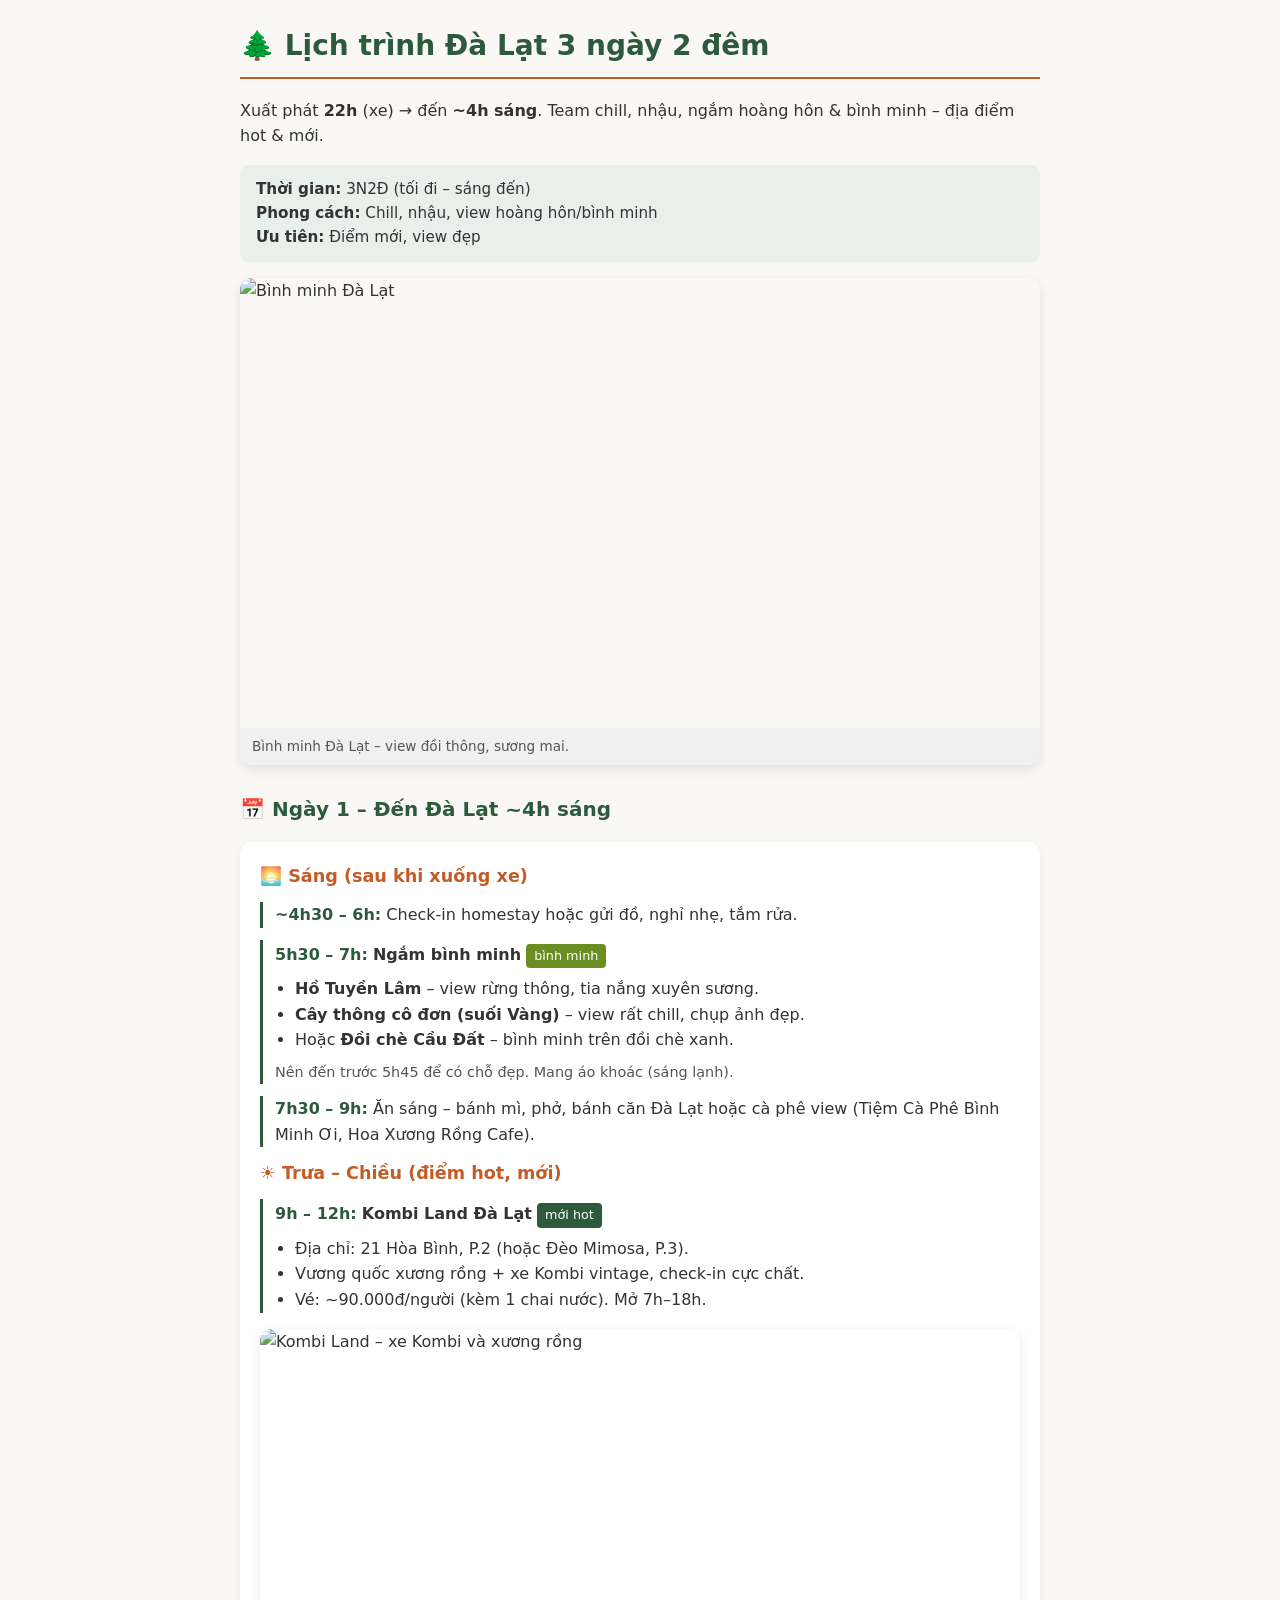
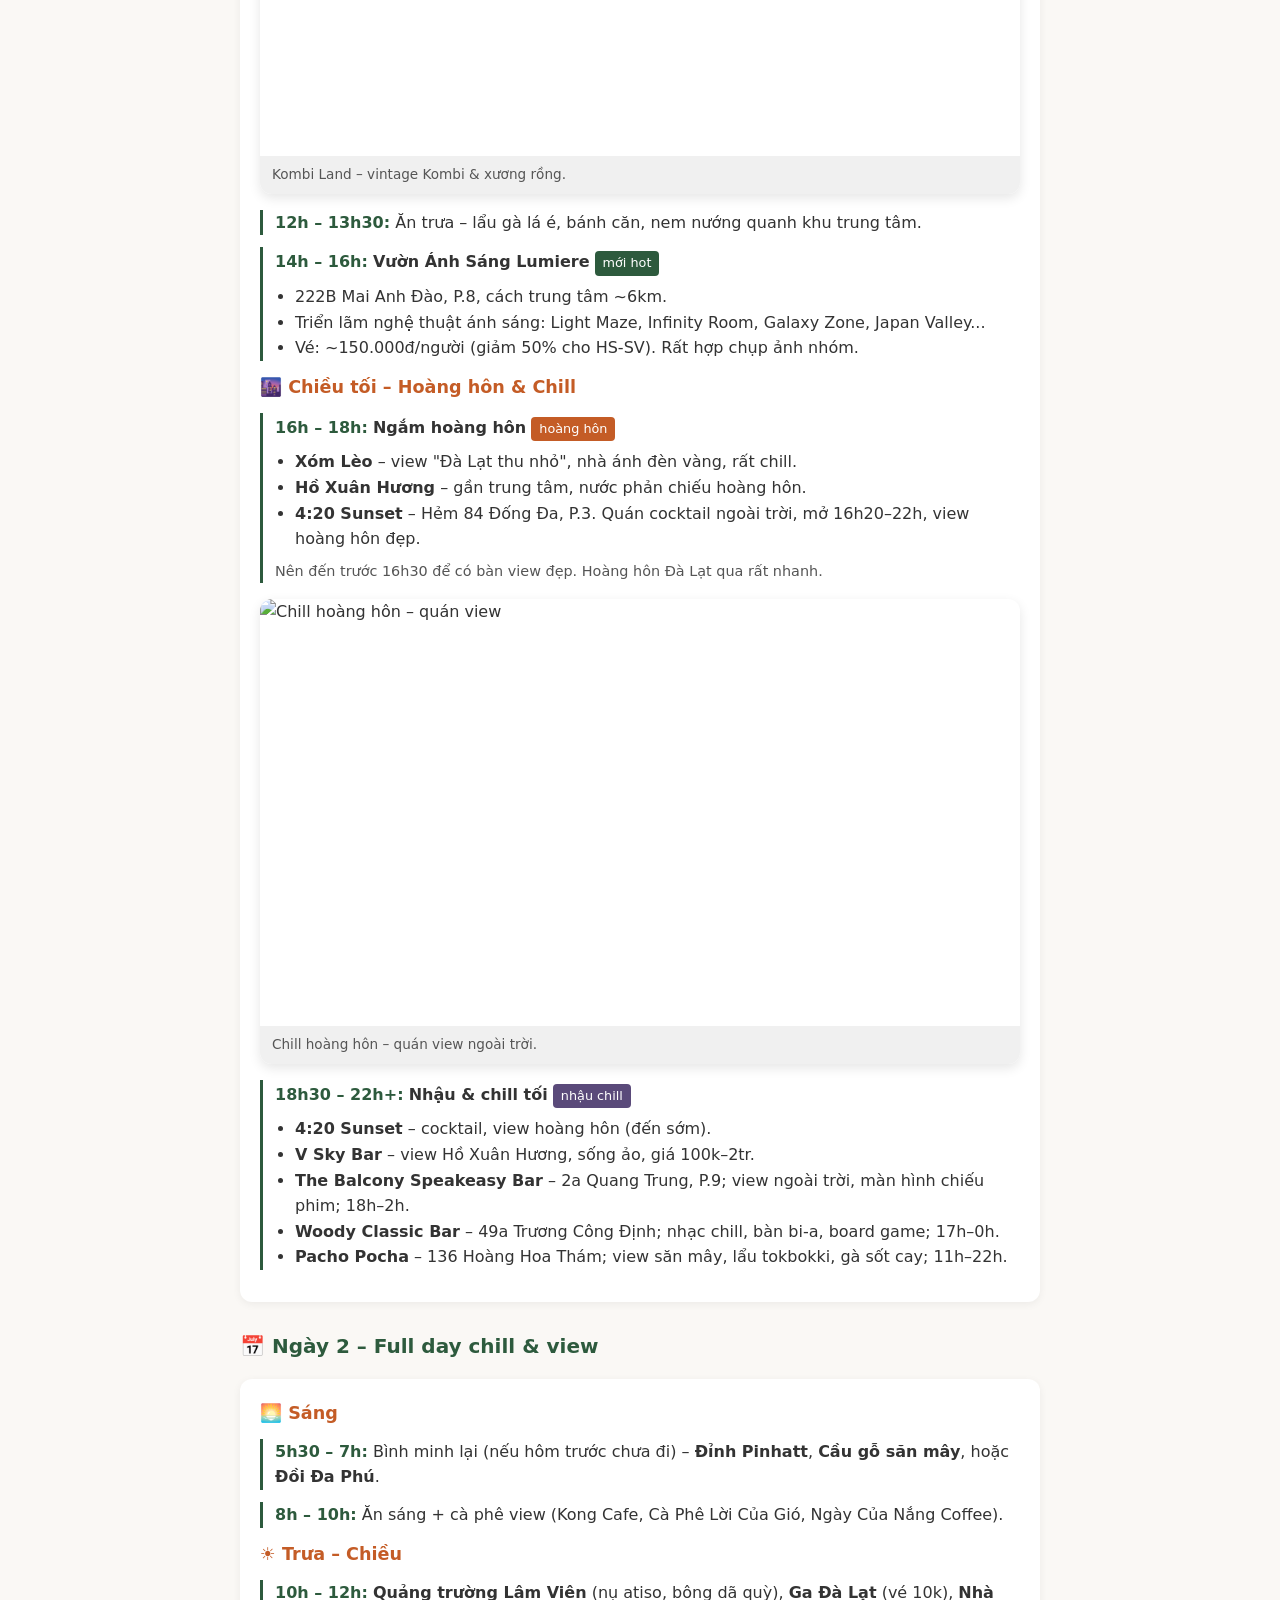
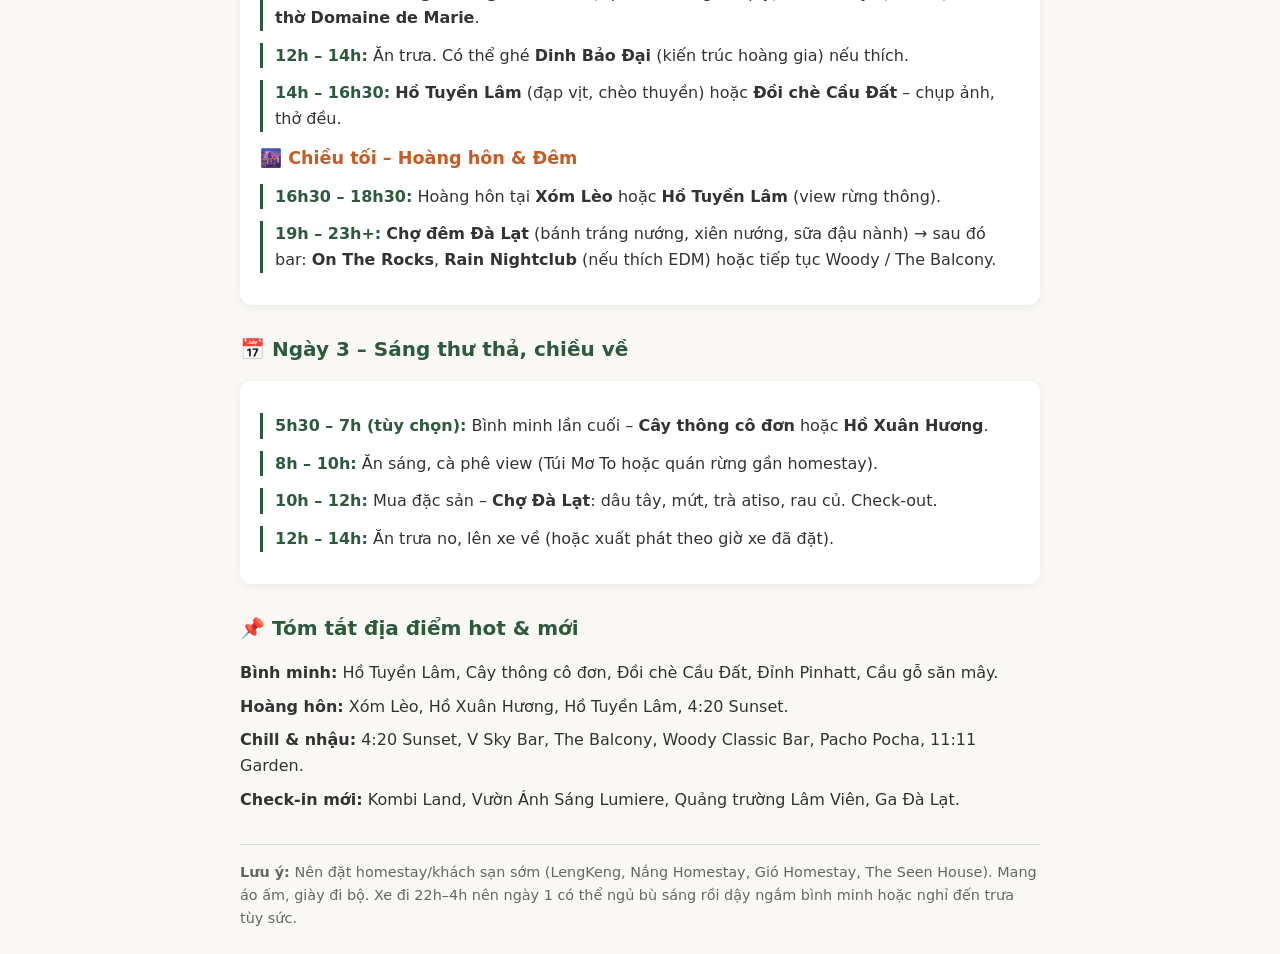
==== index.html @ cb16472a "[add web]" ====
<!DOCTYPE html>
<html lang="vi">
<head>
  <meta charset="UTF-8">
  <meta name="viewport" content="width=device-width, initial-scale=1.0">
  <meta name="description" content="Lịch trình Đà Lạt 3 ngày 2 đêm – Chill, nhậu, hoàng hôn & bình minh. Địa điểm hot, mới.">
  <title>Lịch trình Đà Lạt 3N2Đ | Chill · Hoàng hôn · Bình minh</title>
  <link rel="stylesheet" href="assets/css/style.css">
</head>
<body>
  <div class="container">
    <header class="header">
      <h1>🌲 Lịch trình Đà Lạt 3 ngày 2 đêm</h1>
      <p class="lead">Xuất phát <strong>22h</strong> (xe) → đến <strong>~4h sáng</strong>. Team chill, nhậu, ngắm hoàng hôn & bình minh – địa điểm hot & mới.</p>
    </header>

    <div class="meta">
      <strong>Thời gian:</strong> 3N2Đ (tối đi – sáng đến)<br>
      <strong>Phong cách:</strong> Chill, nhậu, view hoàng hôn/bình minh<br>
      <strong>Ưu tiên:</strong> Điểm mới, view đẹp
    </div>

    <div class="img-wrap">
      <img src="assets/dalat_binh_minh.png" alt="Bình minh Đà Lạt" width="800" height="450" loading="lazy">
      <div class="img-caption">Bình minh Đà Lạt – view đồi thông, sương mai.</div>
    </div>

    <section class="day-block">
      <h2>📅 Ngày 1 – Đến Đà Lạt ~4h sáng</h2>
      <div class="day">
        <div class="day-title">🌅 Sáng (sau khi xuống xe)</div>
        <div class="slot">
          <span class="time">~4h30 – 6h:</span> Check-in homestay hoặc gửi đồ, nghỉ nhẹ, tắm rửa.
        </div>
        <div class="slot">
          <span class="time">5h30 – 7h:</span> <span class="place">Ngắm bình minh</span>
          <span class="tag sunrise">bình minh</span>
          <ul>
            <li><strong>Hồ Tuyền Lâm</strong> – view rừng thông, tia nắng xuyên sương.</li>
            <li><strong>Cây thông cô đơn (suối Vàng)</strong> – view rất chill, chụp ảnh đẹp.</li>
            <li>Hoặc <strong>Đồi chè Cầu Đất</strong> – bình minh trên đồi chè xanh.</li>
          </ul>
          <div class="note">Nên đến trước 5h45 để có chỗ đẹp. Mang áo khoác (sáng lạnh).</div>
        </div>
        <div class="slot">
          <span class="time">7h30 – 9h:</span> Ăn sáng – bánh mì, phở, bánh căn Đà Lạt hoặc cà phê view (Tiệm Cà Phê Bình Minh Ơi, Hoa Xương Rồng Cafe).
        </div>
        <div class="day-title">☀️ Trưa – Chiều (điểm hot, mới)</div>
        <div class="slot">
          <span class="time">9h – 12h:</span> <span class="place">Kombi Land Đà Lạt</span>
          <span class="tag">mới hot</span>
          <ul>
            <li>Địa chỉ: 21 Hòa Bình, P.2 (hoặc Đèo Mimosa, P.3).</li>
            <li>Vương quốc xương rồng + xe Kombi vintage, check-in cực chất.</li>
            <li>Vé: ~90.000đ/người (kèm 1 chai nước). Mở 7h–18h.</li>
          </ul>
        </div>
        <div class="img-wrap">
          <img src="assets/dalat_kombi_cactus.png" alt="Kombi Land – xe Kombi và xương rồng" width="800" height="450" loading="lazy">
          <div class="img-caption">Kombi Land – vintage Kombi & xương rồng.</div>
        </div>
        <div class="slot">
          <span class="time">12h – 13h30:</span> Ăn trưa – lẩu gà lá é, bánh căn, nem nướng quanh khu trung tâm.
        </div>
        <div class="slot">
          <span class="time">14h – 16h:</span> <span class="place">Vườn Ánh Sáng Lumiere</span>
          <span class="tag">mới hot</span>
          <ul>
            <li>222B Mai Anh Đào, P.8, cách trung tâm ~6km.</li>
            <li>Triển lãm nghệ thuật ánh sáng: Light Maze, Infinity Room, Galaxy Zone, Japan Valley...</li>
            <li>Vé: ~150.000đ/người (giảm 50% cho HS-SV). Rất hợp chụp ảnh nhóm.</li>
          </ul>
        </div>
        <div class="day-title">🌆 Chiều tối – Hoàng hôn & Chill</div>
        <div class="slot">
          <span class="time">16h – 18h:</span> <span class="place">Ngắm hoàng hôn</span>
          <span class="tag sunset">hoàng hôn</span>
          <ul>
            <li><strong>Xóm Lèo</strong> – view "Đà Lạt thu nhỏ", nhà ánh đèn vàng, rất chill.</li>
            <li><strong>Hồ Xuân Hương</strong> – gần trung tâm, nước phản chiếu hoàng hôn.</li>
            <li><strong>4:20 Sunset</strong> – Hẻm 84 Đống Đa, P.3. Quán cocktail ngoài trời, mở 16h20–22h, view hoàng hôn đẹp.</li>
          </ul>
          <div class="note">Nên đến trước 16h30 để có bàn view đẹp. Hoàng hôn Đà Lạt qua rất nhanh.</div>
        </div>
        <div class="img-wrap">
          <img src="assets/dalat_hoang_hon_chill.png" alt="Chill hoàng hôn – quán view" width="800" height="450" loading="lazy">
          <div class="img-caption">Chill hoàng hôn – quán view ngoài trời.</div>
        </div>
        <div class="slot">
          <span class="time">18h30 – 22h+:</span> <span class="place">Nhậu & chill tối</span>
          <span class="tag chill">nhậu chill</span>
          <ul>
            <li><strong>4:20 Sunset</strong> – cocktail, view hoàng hôn (đến sớm).</li>
            <li><strong>V Sky Bar</strong> – view Hồ Xuân Hương, sống ảo, giá 100k–2tr.</li>
            <li><strong>The Balcony Speakeasy Bar</strong> – 2a Quang Trung, P.9; view ngoài trời, màn hình chiếu phim; 18h–2h.</li>
            <li><strong>Woody Classic Bar</strong> – 49a Trương Công Định; nhạc chill, bàn bi-a, board game; 17h–0h.</li>
            <li><strong>Pacho Pocha</strong> – 136 Hoàng Hoa Thám; view săn mây, lẩu tokbokki, gà sốt cay; 11h–22h.</li>
          </ul>
        </div>
      </div>
    </section>

    <section class="day-block">
      <h2>📅 Ngày 2 – Full day chill & view</h2>
      <div class="day">
        <div class="day-title">🌅 Sáng</div>
        <div class="slot">
          <span class="time">5h30 – 7h:</span> Bình minh lại (nếu hôm trước chưa đi) – <strong>Đỉnh Pinhatt</strong>, <strong>Cầu gỗ săn mây</strong>, hoặc <strong>Đồi Đa Phú</strong>.
        </div>
        <div class="slot">
          <span class="time">8h – 10h:</span> Ăn sáng + cà phê view (Kong Cafe, Cà Phê Lời Của Gió, Ngày Của Nắng Coffee).
        </div>
        <div class="day-title">☀️ Trưa – Chiều</div>
        <div class="slot">
          <span class="time">10h – 12h:</span> <strong>Quảng trường Lâm Viên</strong> (nụ atiso, bông dã quỳ), <strong>Ga Đà Lạt</strong> (vé 10k), <strong>Nhà thờ Domaine de Marie</strong>.
        </div>
        <div class="slot">
          <span class="time">12h – 14h:</span> Ăn trưa. Có thể ghé <strong>Dinh Bảo Đại</strong> (kiến trúc hoàng gia) nếu thích.
        </div>
        <div class="slot">
          <span class="time">14h – 16h30:</span> <strong>Hồ Tuyền Lâm</strong> (đạp vịt, chèo thuyền) hoặc <strong>Đồi chè Cầu Đất</strong> – chụp ảnh, thở đều.
        </div>
        <div class="day-title">🌆 Chiều tối – Hoàng hôn & Đêm</div>
        <div class="slot">
          <span class="time">16h30 – 18h30:</span> Hoàng hôn tại <strong>Xóm Lèo</strong> hoặc <strong>Hồ Tuyền Lâm</strong> (view rừng thông).
        </div>
        <div class="slot">
          <span class="time">19h – 23h+:</span> <strong>Chợ đêm Đà Lạt</strong> (bánh tráng nướng, xiên nướng, sữa đậu nành) → sau đó bar: <strong>On The Rocks</strong>, <strong>Rain Nightclub</strong> (nếu thích EDM) hoặc tiếp tục Woody / The Balcony.
        </div>
      </div>
    </section>

    <section class="day-block">
      <h2>📅 Ngày 3 – Sáng thư thả, chiều về</h2>
      <div class="day">
        <div class="slot">
          <span class="time">5h30 – 7h (tùy chọn):</span> Bình minh lần cuối – <strong>Cây thông cô đơn</strong> hoặc <strong>Hồ Xuân Hương</strong>.
        </div>
        <div class="slot">
          <span class="time">8h – 10h:</span> Ăn sáng, cà phê view (Túi Mơ To hoặc quán rừng gần homestay).
        </div>
        <div class="slot">
          <span class="time">10h – 12h:</span> Mua đặc sản – <strong>Chợ Đà Lạt</strong>: dâu tây, mứt, trà atiso, rau củ. Check-out.
        </div>
        <div class="slot">
          <span class="time">12h – 14h:</span> Ăn trưa no, lên xe về (hoặc xuất phát theo giờ xe đã đặt).
        </div>
      </div>
    </section>

    <section class="summary">
      <h2>📌 Tóm tắt địa điểm hot & mới</h2>
      <ul>
        <li><strong>Bình minh:</strong> Hồ Tuyền Lâm, Cây thông cô đơn, Đồi chè Cầu Đất, Đỉnh Pinhatt, Cầu gỗ săn mây.</li>
        <li><strong>Hoàng hôn:</strong> Xóm Lèo, Hồ Xuân Hương, Hồ Tuyền Lâm, 4:20 Sunset.</li>
        <li><strong>Chill & nhậu:</strong> 4:20 Sunset, V Sky Bar, The Balcony, Woody Classic Bar, Pacho Pocha, 11:11 Garden.</li>
        <li><strong>Check-in mới:</strong> Kombi Land, Vườn Ánh Sáng Lumiere, Quảng trường Lâm Viên, Ga Đà Lạt.</li>
      </ul>
    </section>

    <footer class="footer">
      <strong>Lưu ý:</strong> Nên đặt homestay/khách sạn sớm (LengKeng, Nắng Homestay, Gió Homestay, The Seen House). Mang áo ấm, giày đi bộ. Xe đi 22h–4h nên ngày 1 có thể ngủ bù sáng rồi dậy ngắm bình minh hoặc nghỉ đến trưa tùy sức.
    </footer>
  </div>
</body>
</html>
---- assets/css/style.css ----
/* Lịch trình Đà Lạt – GitHub Pages */
:root {
  --primary: #2d5a3d;
  --accent: #c45c26;
  --bg: #faf8f5;
  --card: #fff;
  --text: #333;
}

* {
  box-sizing: border-box;
}

body {
  font-family: 'Segoe UI', system-ui, -apple-system, sans-serif;
  background: var(--bg);
  color: var(--text);
  margin: 0;
  padding: 24px;
  line-height: 1.6;
}

.container {
  max-width: 800px;
  margin: 0 auto;
}

.header {
  margin-bottom: 8px;
}

.header h1 {
  color: var(--primary);
  font-size: 1.75rem;
  margin-top: 0;
  border-bottom: 2px solid var(--accent);
  padding-bottom: 8px;
}

.lead {
  margin: 0 0 16px;
  font-size: 1rem;
}

.meta {
  background: #e8f0ec;
  padding: 12px 16px;
  border-radius: 8px;
  margin: 16px 0;
  font-size: 0.95rem;
}

h2 {
  color: var(--primary);
  font-size: 1.25rem;
  margin-top: 28px;
}

.day-block {
  margin-bottom: 8px;
}

.day {
  background: var(--card);
  border-radius: 12px;
  padding: 20px;
  margin-bottom: 24px;
  box-shadow: 0 2px 8px rgba(0, 0, 0, 0.06);
}

.day-title {
  font-weight: 700;
  color: var(--accent);
  margin-bottom: 12px;
  font-size: 1.1rem;
}

.slot {
  margin: 12px 0;
  padding-left: 12px;
  border-left: 3px solid var(--primary);
}

.time {
  font-weight: 600;
  color: var(--primary);
}

.place {
  font-weight: 600;
}

.note {
  font-size: 0.9rem;
  color: #555;
  margin-top: 4px;
}

.img-wrap {
  margin: 16px 0;
  border-radius: 12px;
  overflow: hidden;
  box-shadow: 0 4px 12px rgba(0, 0, 0, 0.1);
}

.img-wrap img {
  width: 100%;
  height: auto;
  display: block;
}

.img-caption {
  padding: 8px 12px;
  background: #f0f0f0;
  font-size: 0.85rem;
  color: #555;
}

ul {
  margin: 8px 0;
  padding-left: 20px;
}

.tag {
  display: inline-block;
  background: var(--primary);
  color: #fff;
  padding: 2px 8px;
  border-radius: 4px;
  font-size: 0.8rem;
  margin-right: 6px;
  margin-top: 4px;
}

.tag.sunset {
  background: #c45c26;
}

.tag.sunrise {
  background: #6b8e23;
}

.tag.chill {
  background: #5a4a7a;
}

.summary {
  margin-top: 8px;
}

.summary ul {
  list-style: none;
  padding-left: 0;
}

.summary li {
  margin-bottom: 8px;
  padding-left: 0;
}

.footer {
  margin-top: 32px;
  padding-top: 16px;
  border-top: 1px solid #ddd;
  font-size: 0.9rem;
  color: #666;
}

@media (max-width: 600px) {
  body {
    padding: 16px;
  }
  .header h1 {
    font-size: 1.4rem;
  }
  .day {
    padding: 16px;
  }
}
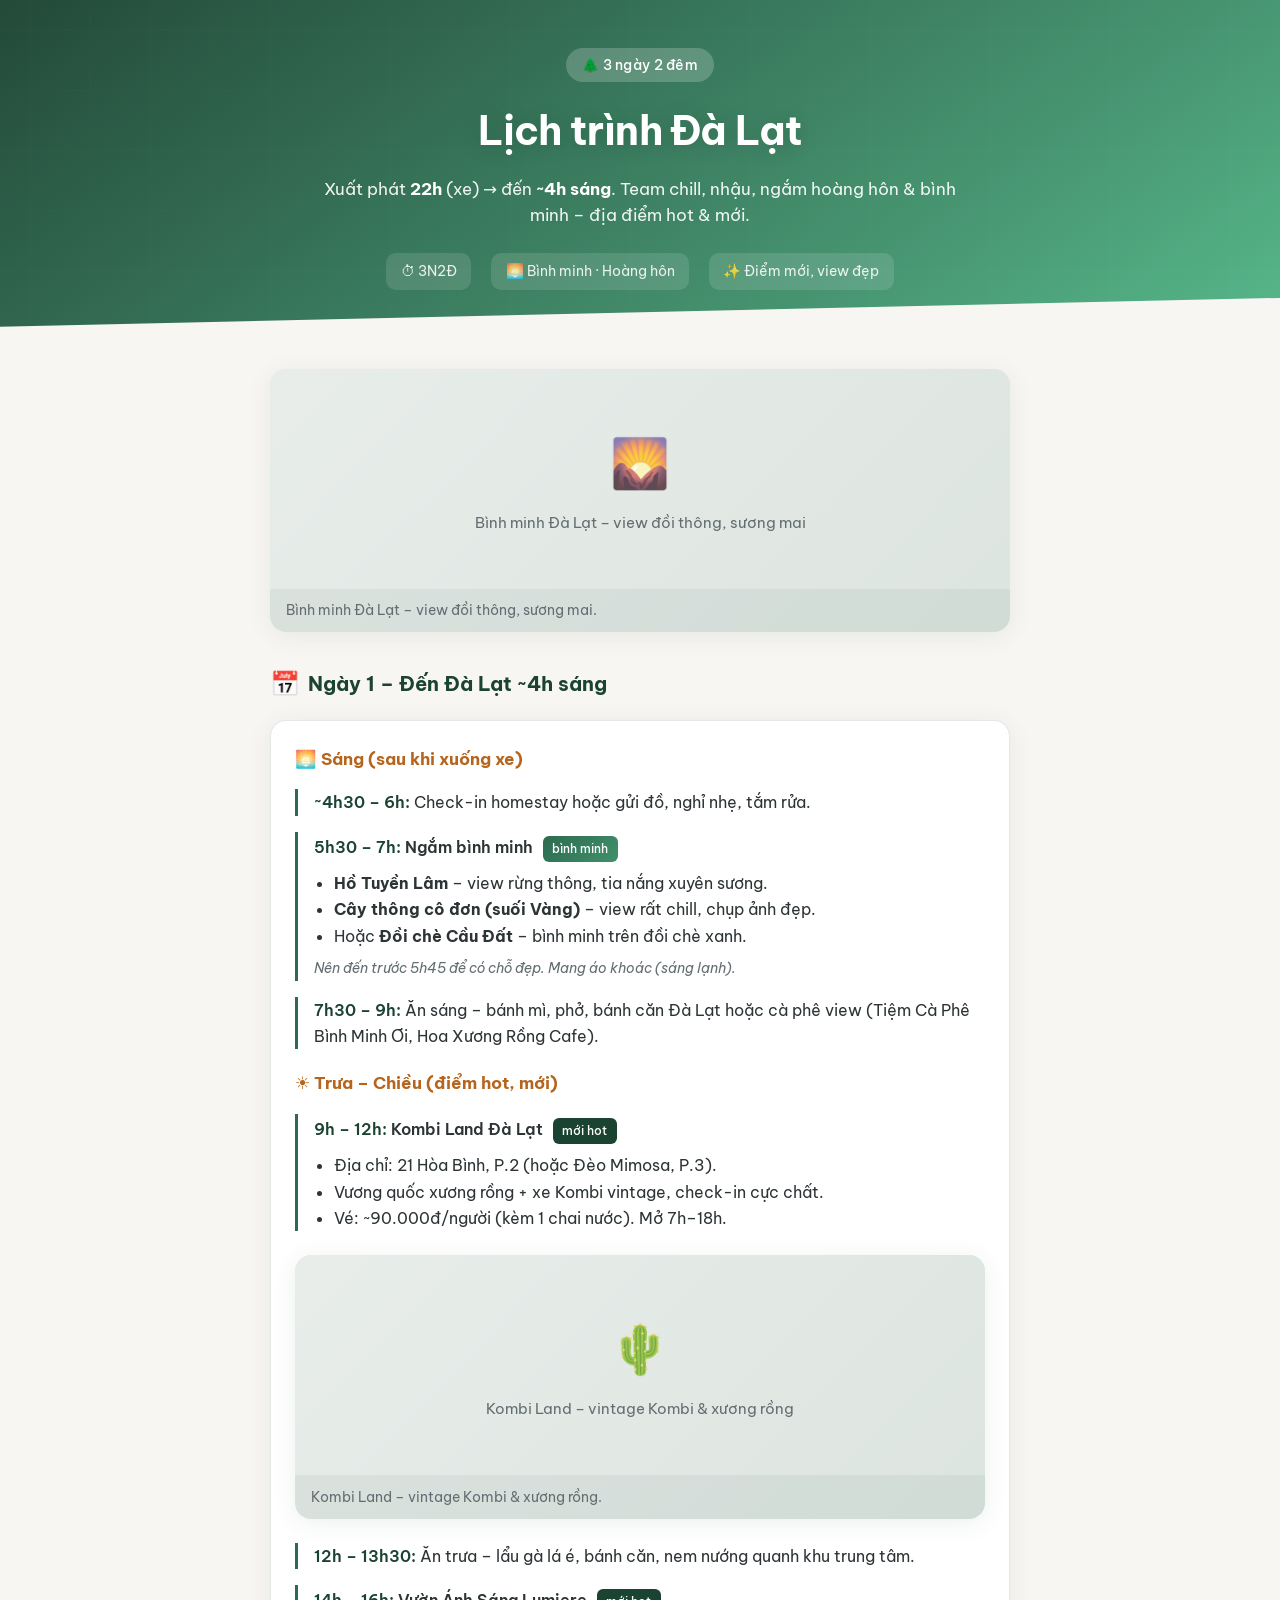
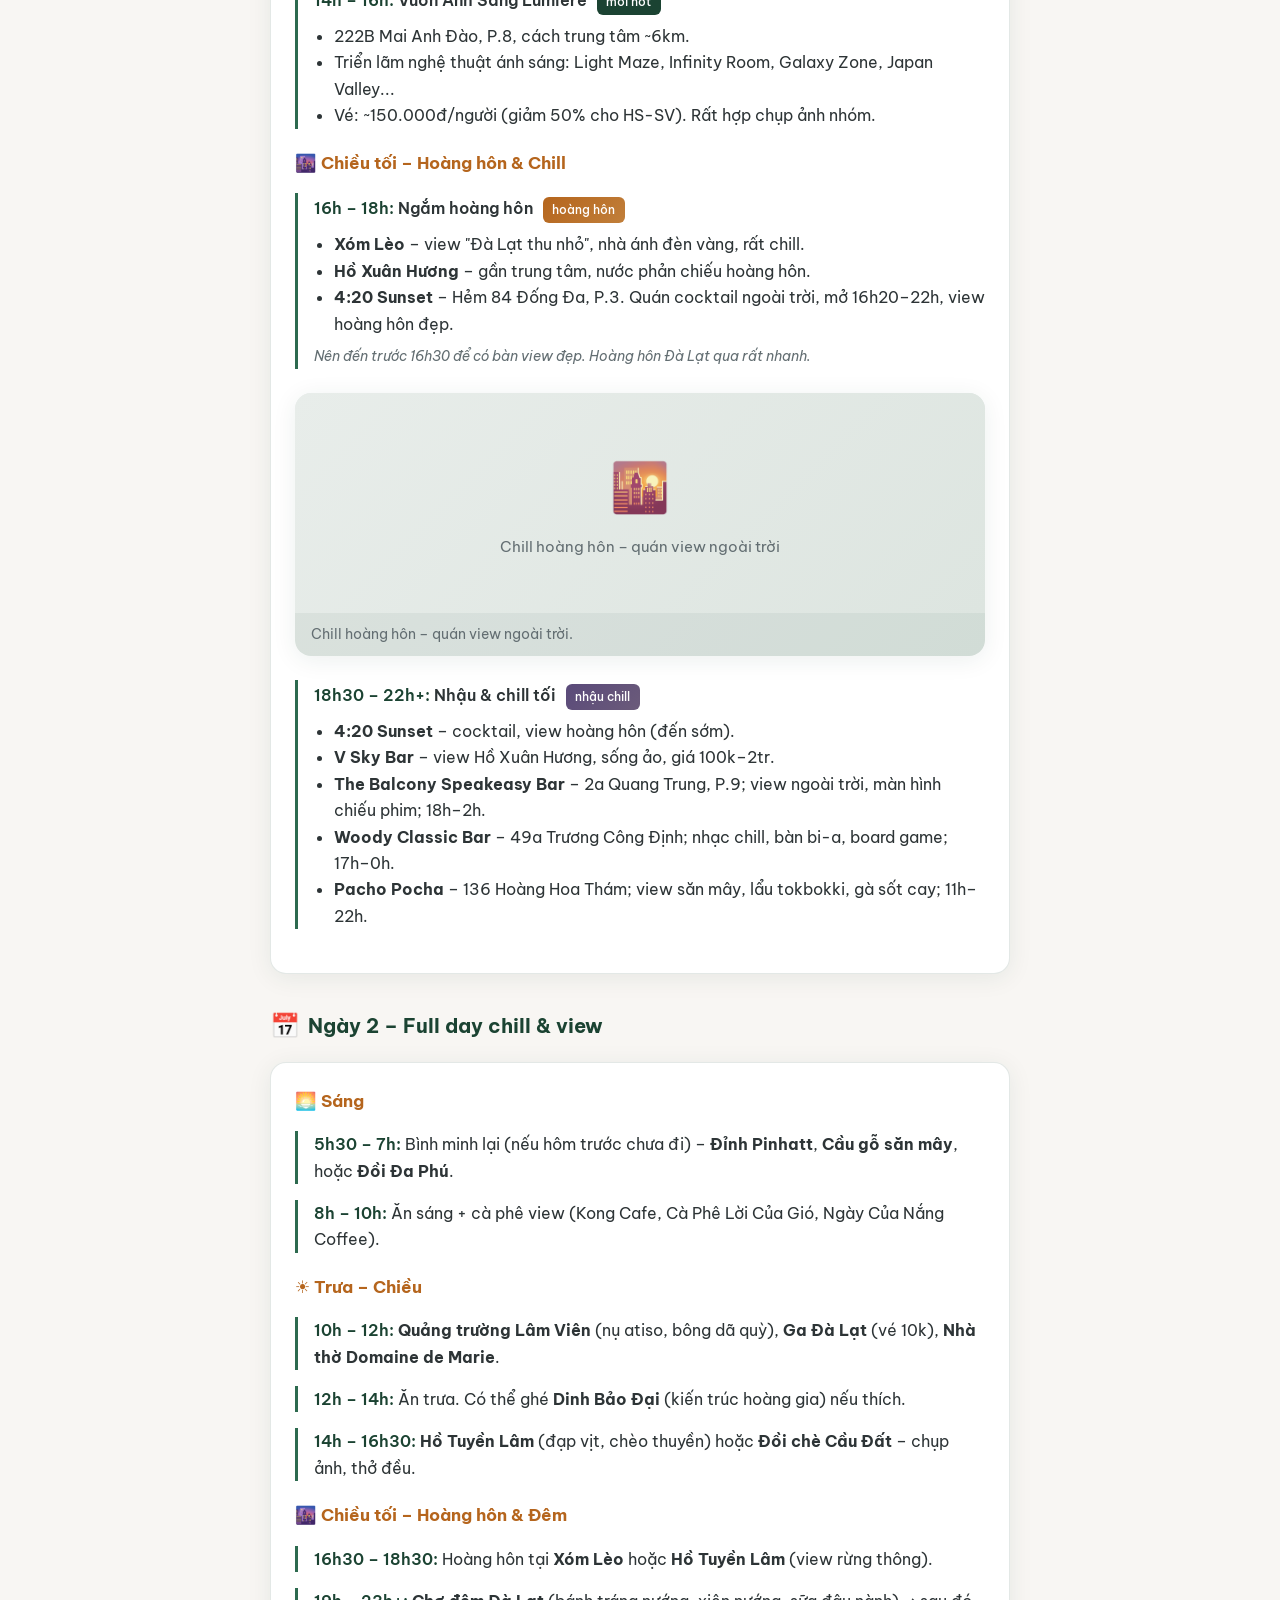
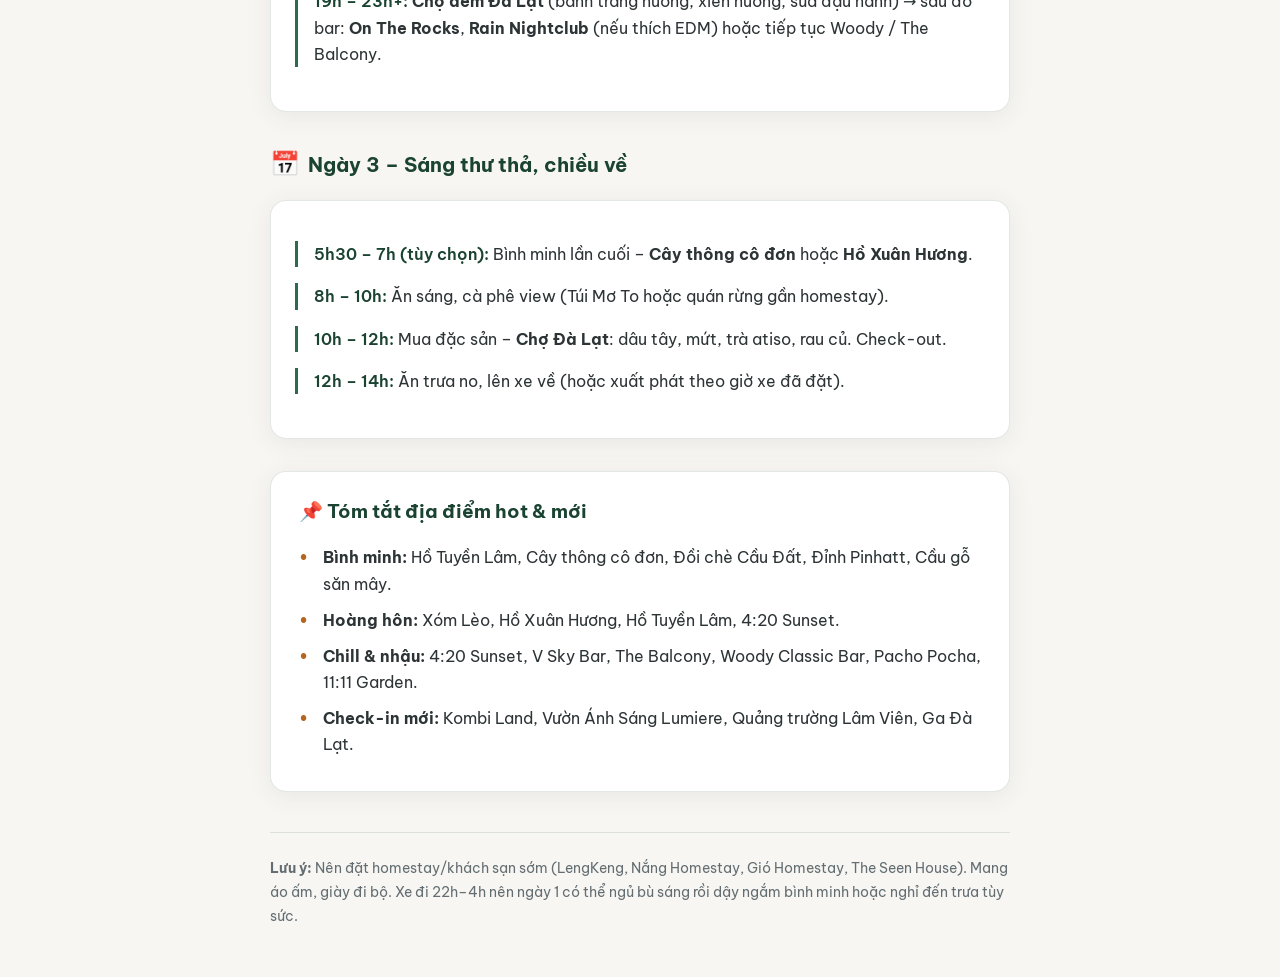
==== commit 7d34fa9e: "[update]" ====
--- a/index.html
+++ b/index.html
@@ -5,162 +5,174 @@
   <meta name="viewport" content="width=device-width, initial-scale=1.0">
   <meta name="description" content="Lịch trình Đà Lạt 3 ngày 2 đêm – Chill, nhậu, hoàng hôn & bình minh. Địa điểm hot, mới.">
   <title>Lịch trình Đà Lạt 3N2Đ | Chill · Hoàng hôn · Bình minh</title>
+  <link rel="preconnect" href="https://fonts.googleapis.com">
+  <link rel="preconnect" href="https://fonts.gstatic.com" crossorigin>
+  <link href="https://fonts.googleapis.com/css2?family=Be+Vietnam+Pro:wght@400;500;600;700&display=swap" rel="stylesheet">
   <link rel="stylesheet" href="assets/css/style.css">
 </head>
 <body>
-  <div class="container">
-    <header class="header">
-      <h1>🌲 Lịch trình Đà Lạt 3 ngày 2 đêm</h1>
-      <p class="lead">Xuất phát <strong>22h</strong> (xe) → đến <strong>~4h sáng</strong>. Team chill, nhậu, ngắm hoàng hôn & bình minh – địa điểm hot & mới.</p>
-    </header>
+  <header class="site-header">
+    <div class="header-bg"></div>
+    <div class="header-content">
+      <div class="header-badge">🌲 3 ngày 2 đêm</div>
+      <h1 class="header-title">Lịch trình Đà Lạt</h1>
+      <p class="header-lead">Xuất phát <strong>22h</strong> (xe) → đến <strong>~4h sáng</strong>. Team chill, nhậu, ngắm hoàng hôn & bình minh – địa điểm hot & mới.</p>
+      <div class="header-meta">
+        <span class="meta-item">⏱ 3N2Đ</span>
+        <span class="meta-item">🌅 Bình minh · Hoàng hôn</span>
+        <span class="meta-item">✨ Điểm mới, view đẹp</span>
+      </div>
+    </div>
+    <div class="header-wave"></div>
+  </header>
 
-    <div class="meta">
-      <strong>Thời gian:</strong> 3N2Đ (tối đi – sáng đến)<br>
-      <strong>Phong cách:</strong> Chill, nhậu, view hoàng hôn/bình minh<br>
-      <strong>Ưu tiên:</strong> Điểm mới, view đẹp
+  <main class="main">
+    <div class="container">
+      <div class="img-wrap">
+        <img src="assets/dalat_binh_minh.png" alt="Bình minh Đà Lạt" width="800" height="450" loading="lazy" onerror="this.style.display='none'; this.nextElementSibling?.classList.add('show')">
+        <div class="img-placeholder" aria-hidden="true"><span class="img-placeholder-icon">🌄</span><span>Bình minh Đà Lạt – view đồi thông, sương mai</span></div>
+        <div class="img-caption">Bình minh Đà Lạt – view đồi thông, sương mai.</div>
+      </div>
+
+      <section class="day-block">
+        <h2 class="day-block-title"><span class="day-block-icon">📅</span> Ngày 1 – Đến Đà Lạt ~4h sáng</h2>
+        <div class="day-card">
+          <div class="day-title">🌅 Sáng (sau khi xuống xe)</div>
+          <div class="slot">
+            <span class="time">~4h30 – 6h:</span> Check-in homestay hoặc gửi đồ, nghỉ nhẹ, tắm rửa.
+          </div>
+          <div class="slot">
+            <span class="time">5h30 – 7h:</span> <span class="place">Ngắm bình minh</span>
+            <span class="tag sunrise">bình minh</span>
+            <ul>
+              <li><strong>Hồ Tuyền Lâm</strong> – view rừng thông, tia nắng xuyên sương.</li>
+              <li><strong>Cây thông cô đơn (suối Vàng)</strong> – view rất chill, chụp ảnh đẹp.</li>
+              <li>Hoặc <strong>Đồi chè Cầu Đất</strong> – bình minh trên đồi chè xanh.</li>
+            </ul>
+            <div class="note">Nên đến trước 5h45 để có chỗ đẹp. Mang áo khoác (sáng lạnh).</div>
+          </div>
+          <div class="slot">
+            <span class="time">7h30 – 9h:</span> Ăn sáng – bánh mì, phở, bánh căn Đà Lạt hoặc cà phê view (Tiệm Cà Phê Bình Minh Ơi, Hoa Xương Rồng Cafe).
+          </div>
+          <div class="day-title">☀️ Trưa – Chiều (điểm hot, mới)</div>
+          <div class="slot">
+            <span class="time">9h – 12h:</span> <span class="place">Kombi Land Đà Lạt</span>
+            <span class="tag">mới hot</span>
+            <ul>
+              <li>Địa chỉ: 21 Hòa Bình, P.2 (hoặc Đèo Mimosa, P.3).</li>
+              <li>Vương quốc xương rồng + xe Kombi vintage, check-in cực chất.</li>
+              <li>Vé: ~90.000đ/người (kèm 1 chai nước). Mở 7h–18h.</li>
+            </ul>
+          </div>
+          <div class="img-wrap">
+            <img src="assets/dalat_kombi_cactus.png" alt="Kombi Land – xe Kombi và xương rồng" width="800" height="450" loading="lazy" onerror="this.style.display='none'; this.nextElementSibling?.classList.add('show')">
+            <div class="img-placeholder" aria-hidden="true"><span class="img-placeholder-icon">🌵</span><span>Kombi Land – vintage Kombi & xương rồng</span></div>
+            <div class="img-caption">Kombi Land – vintage Kombi & xương rồng.</div>
+          </div>
+          <div class="slot">
+            <span class="time">12h – 13h30:</span> Ăn trưa – lẩu gà lá é, bánh căn, nem nướng quanh khu trung tâm.
+          </div>
+          <div class="slot">
+            <span class="time">14h – 16h:</span> <span class="place">Vườn Ánh Sáng Lumiere</span>
+            <span class="tag">mới hot</span>
+            <ul>
+              <li>222B Mai Anh Đào, P.8, cách trung tâm ~6km.</li>
+              <li>Triển lãm nghệ thuật ánh sáng: Light Maze, Infinity Room, Galaxy Zone, Japan Valley...</li>
+              <li>Vé: ~150.000đ/người (giảm 50% cho HS-SV). Rất hợp chụp ảnh nhóm.</li>
+            </ul>
+          </div>
+          <div class="day-title">🌆 Chiều tối – Hoàng hôn & Chill</div>
+          <div class="slot">
+            <span class="time">16h – 18h:</span> <span class="place">Ngắm hoàng hôn</span>
+            <span class="tag sunset">hoàng hôn</span>
+            <ul>
+              <li><strong>Xóm Lèo</strong> – view "Đà Lạt thu nhỏ", nhà ánh đèn vàng, rất chill.</li>
+              <li><strong>Hồ Xuân Hương</strong> – gần trung tâm, nước phản chiếu hoàng hôn.</li>
+              <li><strong>4:20 Sunset</strong> – Hẻm 84 Đống Đa, P.3. Quán cocktail ngoài trời, mở 16h20–22h, view hoàng hôn đẹp.</li>
+            </ul>
+            <div class="note">Nên đến trước 16h30 để có bàn view đẹp. Hoàng hôn Đà Lạt qua rất nhanh.</div>
+          </div>
+          <div class="img-wrap">
+            <img src="assets/dalat_hoang_hon_chill.png" alt="Chill hoàng hôn – quán view" width="800" height="450" loading="lazy" onerror="this.style.display='none'; this.nextElementSibling?.classList.add('show')">
+            <div class="img-placeholder" aria-hidden="true"><span class="img-placeholder-icon">🌇</span><span>Chill hoàng hôn – quán view ngoài trời</span></div>
+            <div class="img-caption">Chill hoàng hôn – quán view ngoài trời.</div>
+          </div>
+          <div class="slot">
+            <span class="time">18h30 – 22h+:</span> <span class="place">Nhậu & chill tối</span>
+            <span class="tag chill">nhậu chill</span>
+            <ul>
+              <li><strong>4:20 Sunset</strong> – cocktail, view hoàng hôn (đến sớm).</li>
+              <li><strong>V Sky Bar</strong> – view Hồ Xuân Hương, sống ảo, giá 100k–2tr.</li>
+              <li><strong>The Balcony Speakeasy Bar</strong> – 2a Quang Trung, P.9; view ngoài trời, màn hình chiếu phim; 18h–2h.</li>
+              <li><strong>Woody Classic Bar</strong> – 49a Trương Công Định; nhạc chill, bàn bi-a, board game; 17h–0h.</li>
+              <li><strong>Pacho Pocha</strong> – 136 Hoàng Hoa Thám; view săn mây, lẩu tokbokki, gà sốt cay; 11h–22h.</li>
+            </ul>
+          </div>
+        </div>
+      </section>
+
+      <section class="day-block">
+        <h2 class="day-block-title"><span class="day-block-icon">📅</span> Ngày 2 – Full day chill & view</h2>
+        <div class="day-card">
+          <div class="day-title">🌅 Sáng</div>
+          <div class="slot">
+            <span class="time">5h30 – 7h:</span> Bình minh lại (nếu hôm trước chưa đi) – <strong>Đỉnh Pinhatt</strong>, <strong>Cầu gỗ săn mây</strong>, hoặc <strong>Đồi Đa Phú</strong>.
+          </div>
+          <div class="slot">
+            <span class="time">8h – 10h:</span> Ăn sáng + cà phê view (Kong Cafe, Cà Phê Lời Của Gió, Ngày Của Nắng Coffee).
+          </div>
+          <div class="day-title">☀️ Trưa – Chiều</div>
+          <div class="slot">
+            <span class="time">10h – 12h:</span> <strong>Quảng trường Lâm Viên</strong> (nụ atiso, bông dã quỳ), <strong>Ga Đà Lạt</strong> (vé 10k), <strong>Nhà thờ Domaine de Marie</strong>.
+          </div>
+          <div class="slot">
+            <span class="time">12h – 14h:</span> Ăn trưa. Có thể ghé <strong>Dinh Bảo Đại</strong> (kiến trúc hoàng gia) nếu thích.
+          </div>
+          <div class="slot">
+            <span class="time">14h – 16h30:</span> <strong>Hồ Tuyền Lâm</strong> (đạp vịt, chèo thuyền) hoặc <strong>Đồi chè Cầu Đất</strong> – chụp ảnh, thở đều.
+          </div>
+          <div class="day-title">🌆 Chiều tối – Hoàng hôn & Đêm</div>
+          <div class="slot">
+            <span class="time">16h30 – 18h30:</span> Hoàng hôn tại <strong>Xóm Lèo</strong> hoặc <strong>Hồ Tuyền Lâm</strong> (view rừng thông).
+          </div>
+          <div class="slot">
+            <span class="time">19h – 23h+:</span> <strong>Chợ đêm Đà Lạt</strong> (bánh tráng nướng, xiên nướng, sữa đậu nành) → sau đó bar: <strong>On The Rocks</strong>, <strong>Rain Nightclub</strong> (nếu thích EDM) hoặc tiếp tục Woody / The Balcony.
+          </div>
+        </div>
+      </section>
+
+      <section class="day-block">
+        <h2 class="day-block-title"><span class="day-block-icon">📅</span> Ngày 3 – Sáng thư thả, chiều về</h2>
+        <div class="day-card">
+          <div class="slot">
+            <span class="time">5h30 – 7h (tùy chọn):</span> Bình minh lần cuối – <strong>Cây thông cô đơn</strong> hoặc <strong>Hồ Xuân Hương</strong>.
+          </div>
+          <div class="slot">
+            <span class="time">8h – 10h:</span> Ăn sáng, cà phê view (Túi Mơ To hoặc quán rừng gần homestay).
+          </div>
+          <div class="slot">
+            <span class="time">10h – 12h:</span> Mua đặc sản – <strong>Chợ Đà Lạt</strong>: dâu tây, mứt, trà atiso, rau củ. Check-out.
+          </div>
+          <div class="slot">
+            <span class="time">12h – 14h:</span> Ăn trưa no, lên xe về (hoặc xuất phát theo giờ xe đã đặt).
+          </div>
+        </div>
+      </section>
+
+      <section class="summary-card">
+        <h2 class="summary-title">📌 Tóm tắt địa điểm hot & mới</h2>
+        <ul class="summary-list">
+          <li><strong>Bình minh:</strong> Hồ Tuyền Lâm, Cây thông cô đơn, Đồi chè Cầu Đất, Đỉnh Pinhatt, Cầu gỗ săn mây.</li>
+          <li><strong>Hoàng hôn:</strong> Xóm Lèo, Hồ Xuân Hương, Hồ Tuyền Lâm, 4:20 Sunset.</li>
+          <li><strong>Chill & nhậu:</strong> 4:20 Sunset, V Sky Bar, The Balcony, Woody Classic Bar, Pacho Pocha, 11:11 Garden.</li>
+          <li><strong>Check-in mới:</strong> Kombi Land, Vườn Ánh Sáng Lumiere, Quảng trường Lâm Viên, Ga Đà Lạt.</li>
+        </ul>
+      </section>
+
+      <footer class="footer">
+        <strong>Lưu ý:</strong> Nên đặt homestay/khách sạn sớm (LengKeng, Nắng Homestay, Gió Homestay, The Seen House). Mang áo ấm, giày đi bộ. Xe đi 22h–4h nên ngày 1 có thể ngủ bù sáng rồi dậy ngắm bình minh hoặc nghỉ đến trưa tùy sức.
+      </footer>
     </div>
-
-    <div class="img-wrap">
-      <img src="assets/dalat_binh_minh.png" alt="Bình minh Đà Lạt" width="800" height="450" loading="lazy">
-      <div class="img-caption">Bình minh Đà Lạt – view đồi thông, sương mai.</div>
-    </div>
-
-    <section class="day-block">
-      <h2>📅 Ngày 1 – Đến Đà Lạt ~4h sáng</h2>
-      <div class="day">
-        <div class="day-title">🌅 Sáng (sau khi xuống xe)</div>
-        <div class="slot">
-          <span class="time">~4h30 – 6h:</span> Check-in homestay hoặc gửi đồ, nghỉ nhẹ, tắm rửa.
-        </div>
-        <div class="slot">
-          <span class="time">5h30 – 7h:</span> <span class="place">Ngắm bình minh</span>
-          <span class="tag sunrise">bình minh</span>
-          <ul>
-            <li><strong>Hồ Tuyền Lâm</strong> – view rừng thông, tia nắng xuyên sương.</li>
-            <li><strong>Cây thông cô đơn (suối Vàng)</strong> – view rất chill, chụp ảnh đẹp.</li>
-            <li>Hoặc <strong>Đồi chè Cầu Đất</strong> – bình minh trên đồi chè xanh.</li>
-          </ul>
-          <div class="note">Nên đến trước 5h45 để có chỗ đẹp. Mang áo khoác (sáng lạnh).</div>
-        </div>
-        <div class="slot">
-          <span class="time">7h30 – 9h:</span> Ăn sáng – bánh mì, phở, bánh căn Đà Lạt hoặc cà phê view (Tiệm Cà Phê Bình Minh Ơi, Hoa Xương Rồng Cafe).
-        </div>
-        <div class="day-title">☀️ Trưa – Chiều (điểm hot, mới)</div>
-        <div class="slot">
-          <span class="time">9h – 12h:</span> <span class="place">Kombi Land Đà Lạt</span>
-          <span class="tag">mới hot</span>
-          <ul>
-            <li>Địa chỉ: 21 Hòa Bình, P.2 (hoặc Đèo Mimosa, P.3).</li>
-            <li>Vương quốc xương rồng + xe Kombi vintage, check-in cực chất.</li>
-            <li>Vé: ~90.000đ/người (kèm 1 chai nước). Mở 7h–18h.</li>
-          </ul>
-        </div>
-        <div class="img-wrap">
-          <img src="assets/dalat_kombi_cactus.png" alt="Kombi Land – xe Kombi và xương rồng" width="800" height="450" loading="lazy">
-          <div class="img-caption">Kombi Land – vintage Kombi & xương rồng.</div>
-        </div>
-        <div class="slot">
-          <span class="time">12h – 13h30:</span> Ăn trưa – lẩu gà lá é, bánh căn, nem nướng quanh khu trung tâm.
-        </div>
-        <div class="slot">
-          <span class="time">14h – 16h:</span> <span class="place">Vườn Ánh Sáng Lumiere</span>
-          <span class="tag">mới hot</span>
-          <ul>
-            <li>222B Mai Anh Đào, P.8, cách trung tâm ~6km.</li>
-            <li>Triển lãm nghệ thuật ánh sáng: Light Maze, Infinity Room, Galaxy Zone, Japan Valley...</li>
-            <li>Vé: ~150.000đ/người (giảm 50% cho HS-SV). Rất hợp chụp ảnh nhóm.</li>
-          </ul>
-        </div>
-        <div class="day-title">🌆 Chiều tối – Hoàng hôn & Chill</div>
-        <div class="slot">
-          <span class="time">16h – 18h:</span> <span class="place">Ngắm hoàng hôn</span>
-          <span class="tag sunset">hoàng hôn</span>
-          <ul>
-            <li><strong>Xóm Lèo</strong> – view "Đà Lạt thu nhỏ", nhà ánh đèn vàng, rất chill.</li>
-            <li><strong>Hồ Xuân Hương</strong> – gần trung tâm, nước phản chiếu hoàng hôn.</li>
-            <li><strong>4:20 Sunset</strong> – Hẻm 84 Đống Đa, P.3. Quán cocktail ngoài trời, mở 16h20–22h, view hoàng hôn đẹp.</li>
-          </ul>
-          <div class="note">Nên đến trước 16h30 để có bàn view đẹp. Hoàng hôn Đà Lạt qua rất nhanh.</div>
-        </div>
-        <div class="img-wrap">
-          <img src="assets/dalat_hoang_hon_chill.png" alt="Chill hoàng hôn – quán view" width="800" height="450" loading="lazy">
-          <div class="img-caption">Chill hoàng hôn – quán view ngoài trời.</div>
-        </div>
-        <div class="slot">
-          <span class="time">18h30 – 22h+:</span> <span class="place">Nhậu & chill tối</span>
-          <span class="tag chill">nhậu chill</span>
-          <ul>
-            <li><strong>4:20 Sunset</strong> – cocktail, view hoàng hôn (đến sớm).</li>
-            <li><strong>V Sky Bar</strong> – view Hồ Xuân Hương, sống ảo, giá 100k–2tr.</li>
-            <li><strong>The Balcony Speakeasy Bar</strong> – 2a Quang Trung, P.9; view ngoài trời, màn hình chiếu phim; 18h–2h.</li>
-            <li><strong>Woody Classic Bar</strong> – 49a Trương Công Định; nhạc chill, bàn bi-a, board game; 17h–0h.</li>
-            <li><strong>Pacho Pocha</strong> – 136 Hoàng Hoa Thám; view săn mây, lẩu tokbokki, gà sốt cay; 11h–22h.</li>
-          </ul>
-        </div>
-      </div>
-    </section>
-
-    <section class="day-block">
-      <h2>📅 Ngày 2 – Full day chill & view</h2>
-      <div class="day">
-        <div class="day-title">🌅 Sáng</div>
-        <div class="slot">
-          <span class="time">5h30 – 7h:</span> Bình minh lại (nếu hôm trước chưa đi) – <strong>Đỉnh Pinhatt</strong>, <strong>Cầu gỗ săn mây</strong>, hoặc <strong>Đồi Đa Phú</strong>.
-        </div>
-        <div class="slot">
-          <span class="time">8h – 10h:</span> Ăn sáng + cà phê view (Kong Cafe, Cà Phê Lời Của Gió, Ngày Của Nắng Coffee).
-        </div>
-        <div class="day-title">☀️ Trưa – Chiều</div>
-        <div class="slot">
-          <span class="time">10h – 12h:</span> <strong>Quảng trường Lâm Viên</strong> (nụ atiso, bông dã quỳ), <strong>Ga Đà Lạt</strong> (vé 10k), <strong>Nhà thờ Domaine de Marie</strong>.
-        </div>
-        <div class="slot">
-          <span class="time">12h – 14h:</span> Ăn trưa. Có thể ghé <strong>Dinh Bảo Đại</strong> (kiến trúc hoàng gia) nếu thích.
-        </div>
-        <div class="slot">
-          <span class="time">14h – 16h30:</span> <strong>Hồ Tuyền Lâm</strong> (đạp vịt, chèo thuyền) hoặc <strong>Đồi chè Cầu Đất</strong> – chụp ảnh, thở đều.
-        </div>
-        <div class="day-title">🌆 Chiều tối – Hoàng hôn & Đêm</div>
-        <div class="slot">
-          <span class="time">16h30 – 18h30:</span> Hoàng hôn tại <strong>Xóm Lèo</strong> hoặc <strong>Hồ Tuyền Lâm</strong> (view rừng thông).
-        </div>
-        <div class="slot">
-          <span class="time">19h – 23h+:</span> <strong>Chợ đêm Đà Lạt</strong> (bánh tráng nướng, xiên nướng, sữa đậu nành) → sau đó bar: <strong>On The Rocks</strong>, <strong>Rain Nightclub</strong> (nếu thích EDM) hoặc tiếp tục Woody / The Balcony.
-        </div>
-      </div>
-    </section>
-
-    <section class="day-block">
-      <h2>📅 Ngày 3 – Sáng thư thả, chiều về</h2>
-      <div class="day">
-        <div class="slot">
-          <span class="time">5h30 – 7h (tùy chọn):</span> Bình minh lần cuối – <strong>Cây thông cô đơn</strong> hoặc <strong>Hồ Xuân Hương</strong>.
-        </div>
-        <div class="slot">
-          <span class="time">8h – 10h:</span> Ăn sáng, cà phê view (Túi Mơ To hoặc quán rừng gần homestay).
-        </div>
-        <div class="slot">
-          <span class="time">10h – 12h:</span> Mua đặc sản – <strong>Chợ Đà Lạt</strong>: dâu tây, mứt, trà atiso, rau củ. Check-out.
-        </div>
-        <div class="slot">
-          <span class="time">12h – 14h:</span> Ăn trưa no, lên xe về (hoặc xuất phát theo giờ xe đã đặt).
-        </div>
-      </div>
-    </section>
-
-    <section class="summary">
-      <h2>📌 Tóm tắt địa điểm hot & mới</h2>
-      <ul>
-        <li><strong>Bình minh:</strong> Hồ Tuyền Lâm, Cây thông cô đơn, Đồi chè Cầu Đất, Đỉnh Pinhatt, Cầu gỗ săn mây.</li>
-        <li><strong>Hoàng hôn:</strong> Xóm Lèo, Hồ Xuân Hương, Hồ Tuyền Lâm, 4:20 Sunset.</li>
-        <li><strong>Chill & nhậu:</strong> 4:20 Sunset, V Sky Bar, The Balcony, Woody Classic Bar, Pacho Pocha, 11:11 Garden.</li>
-        <li><strong>Check-in mới:</strong> Kombi Land, Vườn Ánh Sáng Lumiere, Quảng trường Lâm Viên, Ga Đà Lạt.</li>
-      </ul>
-    </section>
-
-    <footer class="footer">
-      <strong>Lưu ý:</strong> Nên đặt homestay/khách sạn sớm (LengKeng, Nắng Homestay, Gió Homestay, The Seen House). Mang áo ấm, giày đi bộ. Xe đi 22h–4h nên ngày 1 có thể ngủ bù sáng rồi dậy ngắm bình minh hoặc nghỉ đến trưa tùy sức.
-    </footer>
-  </div>
+  </main>
 </body>
 </html>
--- a/assets/css/style.css
+++ b/assets/css/style.css
@@ -1,10 +1,19 @@
-/* Lịch trình Đà Lạt – GitHub Pages */
+/* Lịch trình Đà Lạt – Giao diện custom */
 :root {
-  --primary: #2d5a3d;
-  --accent: #c45c26;
-  --bg: #faf8f5;
-  --card: #fff;
-  --text: #333;
+  --primary: #1b4332;
+  --primary-light: #2d6a4f;
+  --accent: #b5651d;
+  --accent-soft: #d4a373;
+  --bg: #f8f6f3;
+  --bg-card: #ffffff;
+  --text: #2d3436;
+  --text-muted: #636e72;
+  --border: rgba(27, 67, 50, 0.12);
+  --shadow: 0 4px 24px rgba(27, 67, 50, 0.08);
+  --shadow-hover: 0 8px 32px rgba(27, 67, 50, 0.12);
+  --radius: 16px;
+  --radius-sm: 10px;
+  --font: 'Be Vietnam Pro', 'Segoe UI', system-ui, -apple-system, sans-serif;
 }
 
 * {
@@ -12,168 +21,322 @@
 }
 
 body {
-  font-family: 'Segoe UI', system-ui, -apple-system, sans-serif;
+  font-family: var(--font);
   background: var(--bg);
   color: var(--text);
   margin: 0;
-  padding: 24px;
+  padding: 0;
+  line-height: 1.65;
+}
+
+/* ---------- Header / Hero ---------- */
+.site-header {
+  position: relative;
+  padding: 3rem 1.5rem 3.5rem;
+  text-align: center;
+  overflow: hidden;
+}
+
+.header-bg {
+  position: absolute;
+  inset: 0;
+  background: linear-gradient(145deg, #1b4332 0%, #2d6a4f 35%, #40916c 70%, #52b788 100%);
+  opacity: 0.96;
+}
+
+.header-bg::after {
+  content: '';
+  position: absolute;
+  inset: 0;
+  background: url("data:image/svg+xml,%3Csvg width='60' height='60' viewBox='0 0 60 60' xmlns='http://www.w3.org/2000/svg'%3E%3Cpath d='M30 0L30 60M0 30L60 30' stroke='%23fff' stroke-opacity='0.04' stroke-width='0.5' fill='none'/%3E%3C/svg%3E");
+  opacity: 0.6;
+}
+
+.header-content {
+  position: relative;
+  z-index: 1;
+  max-width: 640px;
+  margin: 0 auto;
+}
+
+.header-badge {
+  display: inline-block;
+  background: rgba(255, 255, 255, 0.2);
+  color: #fff;
+  padding: 0.35rem 1rem;
+  border-radius: 999px;
+  font-size: 0.85rem;
+  font-weight: 500;
+  margin-bottom: 1rem;
+  letter-spacing: 0.02em;
+}
+
+.header-title {
+  font-size: clamp(1.85rem, 5vw, 2.5rem);
+  font-weight: 700;
+  color: #fff;
+  margin: 0 0 0.75rem;
+  letter-spacing: -0.02em;
+  text-shadow: 0 2px 20px rgba(0, 0, 0, 0.15);
+}
+
+.header-lead {
+  font-size: 1.05rem;
+  color: rgba(255, 255, 255, 0.92);
+  margin: 0 0 1.5rem;
   line-height: 1.6;
 }
 
+.header-lead strong {
+  color: #fff;
+}
+
+.header-meta {
+  display: flex;
+  flex-wrap: wrap;
+  justify-content: center;
+  gap: 0.75rem 1.25rem;
+}
+
+.meta-item {
+  font-size: 0.9rem;
+  color: rgba(255, 255, 255, 0.88);
+  background: rgba(255, 255, 255, 0.12);
+  padding: 0.4rem 0.9rem;
+  border-radius: var(--radius-sm);
+}
+
+.header-wave {
+  position: absolute;
+  bottom: 0;
+  left: 0;
+  right: 0;
+  height: 48px;
+  background: var(--bg);
+  clip-path: polygon(0 60%, 100% 0, 100% 100%, 0 100%);
+}
+
+/* ---------- Main & Container ---------- */
+.main {
+  padding: 0 0 3rem;
+  margin-top: -1px;
+}
+
 .container {
-  max-width: 800px;
+  max-width: 780px;
   margin: 0 auto;
-}
-
-.header {
-  margin-bottom: 8px;
-}
-
-.header h1 {
-  color: var(--primary);
-  font-size: 1.75rem;
-  margin-top: 0;
-  border-bottom: 2px solid var(--accent);
-  padding-bottom: 8px;
-}
-
-.lead {
-  margin: 0 0 16px;
-  font-size: 1rem;
-}
-
-.meta {
-  background: #e8f0ec;
-  padding: 12px 16px;
-  border-radius: 8px;
-  margin: 16px 0;
-  font-size: 0.95rem;
-}
-
-h2 {
-  color: var(--primary);
-  font-size: 1.25rem;
-  margin-top: 28px;
-}
-
-.day-block {
-  margin-bottom: 8px;
-}
-
-.day {
-  background: var(--card);
-  border-radius: 12px;
-  padding: 20px;
-  margin-bottom: 24px;
-  box-shadow: 0 2px 8px rgba(0, 0, 0, 0.06);
-}
-
-.day-title {
-  font-weight: 700;
-  color: var(--accent);
-  margin-bottom: 12px;
-  font-size: 1.1rem;
-}
-
-.slot {
-  margin: 12px 0;
-  padding-left: 12px;
-  border-left: 3px solid var(--primary);
-}
-
-.time {
-  font-weight: 600;
-  color: var(--primary);
-}
-
-.place {
-  font-weight: 600;
-}
-
-.note {
-  font-size: 0.9rem;
-  color: #555;
-  margin-top: 4px;
-}
-
+  padding: 0 1.25rem;
+}
+
+/* ---------- Images ---------- */
 .img-wrap {
-  margin: 16px 0;
-  border-radius: 12px;
+  position: relative;
+  margin: 1.5rem 0;
+  border-radius: var(--radius);
   overflow: hidden;
-  box-shadow: 0 4px 12px rgba(0, 0, 0, 0.1);
+  box-shadow: var(--shadow);
+  background: linear-gradient(135deg, #e8edea 0%, #dde5e0 100%);
 }
 
 .img-wrap img {
   width: 100%;
   height: auto;
   display: block;
+  vertical-align: middle;
+}
+
+.img-placeholder {
+  display: none;
+  min-height: 220px;
+  align-items: center;
+  justify-content: center;
+  flex-direction: column;
+  gap: 0.5rem;
+  padding: 2rem;
+  background: linear-gradient(135deg, #e8edea 0%, #dde5e0 100%);
+  color: var(--text-muted);
+  font-size: 0.95rem;
+  text-align: center;
+}
+
+.img-placeholder.show {
+  display: flex;
+}
+
+.img-placeholder-icon {
+  font-size: 3rem;
+  opacity: 0.8;
 }
 
 .img-caption {
-  padding: 8px 12px;
-  background: #f0f0f0;
+  padding: 0.65rem 1rem;
+  background: rgba(27, 67, 50, 0.06);
   font-size: 0.85rem;
-  color: #555;
+  color: var(--text-muted);
+}
+
+/* ---------- Day blocks ---------- */
+.day-block {
+  margin-bottom: 2rem;
+}
+
+.day-block-title {
+  display: flex;
+  align-items: center;
+  gap: 0.5rem;
+  font-size: 1.25rem;
+  font-weight: 700;
+  color: var(--primary);
+  margin: 2rem 0 1rem;
+}
+
+.day-block-icon {
+  font-size: 1.2em;
+}
+
+.day-card {
+  background: var(--bg-card);
+  border-radius: var(--radius);
+  padding: 1.5rem 1.5rem 1.75rem;
+  box-shadow: var(--shadow);
+  border: 1px solid var(--border);
+  transition: box-shadow 0.2s ease;
+}
+
+.day-card:hover {
+  box-shadow: var(--shadow-hover);
+}
+
+.day-title {
+  font-weight: 700;
+  color: var(--accent);
+  margin: 1.25rem 0 0.75rem;
+  font-size: 1.08rem;
+}
+
+.day-title:first-child {
+  margin-top: 0;
+}
+
+.slot {
+  margin: 1rem 0;
+  padding-left: 1rem;
+  border-left: 3px solid var(--primary-light);
+}
+
+.time {
+  font-weight: 600;
+  color: var(--primary);
+}
+
+.place {
+  font-weight: 600;
+  color: var(--text);
+}
+
+.note {
+  font-size: 0.9rem;
+  color: var(--text-muted);
+  margin-top: 0.5rem;
+  font-style: italic;
 }
 
 ul {
-  margin: 8px 0;
-  padding-left: 20px;
+  margin: 0.5rem 0 0;
+  padding-left: 1.25rem;
 }
 
 .tag {
   display: inline-block;
   background: var(--primary);
   color: #fff;
-  padding: 2px 8px;
-  border-radius: 4px;
-  font-size: 0.8rem;
-  margin-right: 6px;
-  margin-top: 4px;
+  padding: 0.2rem 0.6rem;
+  border-radius: 6px;
+  font-size: 0.75rem;
+  font-weight: 500;
+  margin-left: 0.35rem;
+  margin-top: 0.25rem;
 }
 
 .tag.sunset {
-  background: #c45c26;
+  background: linear-gradient(135deg, #b5651d, #c17f3a);
 }
 
 .tag.sunrise {
-  background: #6b8e23;
+  background: linear-gradient(135deg, #2d6a4f, #40916c);
 }
 
 .tag.chill {
-  background: #5a4a7a;
-}
-
-.summary {
-  margin-top: 8px;
-}
-
-.summary ul {
+  background: linear-gradient(135deg, #5a4a7a, #6b5b7a);
+}
+
+/* ---------- Summary ---------- */
+.summary-card {
+  margin-top: 2rem;
+  background: var(--bg-card);
+  border-radius: var(--radius);
+  padding: 1.5rem 1.75rem;
+  box-shadow: var(--shadow);
+  border: 1px solid var(--border);
+}
+
+.summary-title {
+  font-size: 1.2rem;
+  font-weight: 700;
+  color: var(--primary);
+  margin: 0 0 1rem;
+}
+
+.summary-list {
   list-style: none;
-  padding-left: 0;
-}
-
-.summary li {
-  margin-bottom: 8px;
-  padding-left: 0;
-}
-
+  padding: 0;
+  margin: 0;
+}
+
+.summary-list li {
+  margin-bottom: 0.6rem;
+  padding-left: 1.5rem;
+  position: relative;
+}
+
+.summary-list li::before {
+  content: '•';
+  position: absolute;
+  left: 0;
+  color: var(--accent);
+  font-weight: 700;
+}
+
+/* ---------- Footer ---------- */
 .footer {
-  margin-top: 32px;
-  padding-top: 16px;
-  border-top: 1px solid #ddd;
+  margin-top: 2.5rem;
+  padding-top: 1.5rem;
+  border-top: 1px solid var(--border);
   font-size: 0.9rem;
-  color: #666;
-}
-
+  color: var(--text-muted);
+}
+
+/* ---------- Responsive ---------- */
 @media (max-width: 600px) {
-  body {
-    padding: 16px;
-  }
-  .header h1 {
-    font-size: 1.4rem;
-  }
-  .day {
-    padding: 16px;
-  }
-}
+  .site-header {
+    padding: 2rem 1rem 2.5rem;
+  }
+
+  .header-meta {
+    flex-direction: column;
+    align-items: center;
+  }
+
+  .container {
+    padding: 0 1rem;
+  }
+
+  .day-card {
+    padding: 1.25rem 1rem;
+  }
+
+  .img-placeholder {
+    min-height: 180px;
+    padding: 1.5rem;
+  }
+}
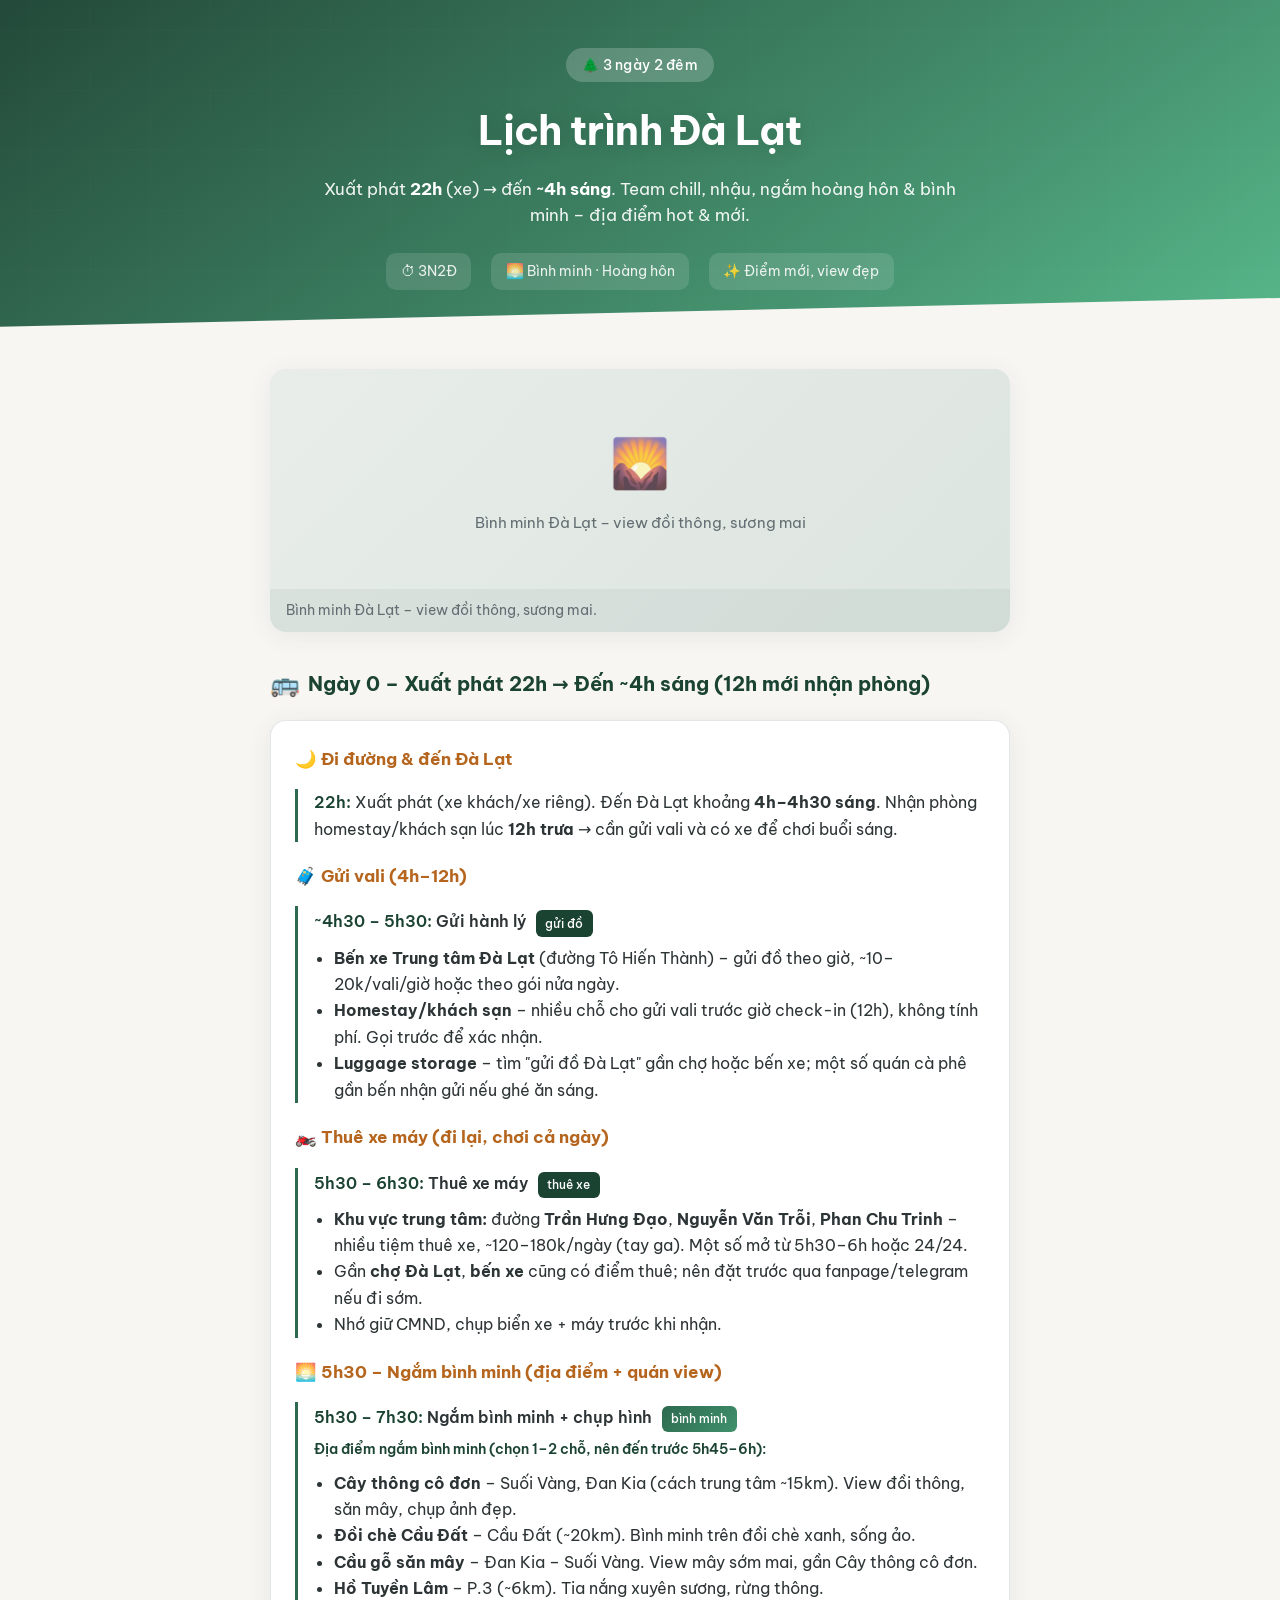
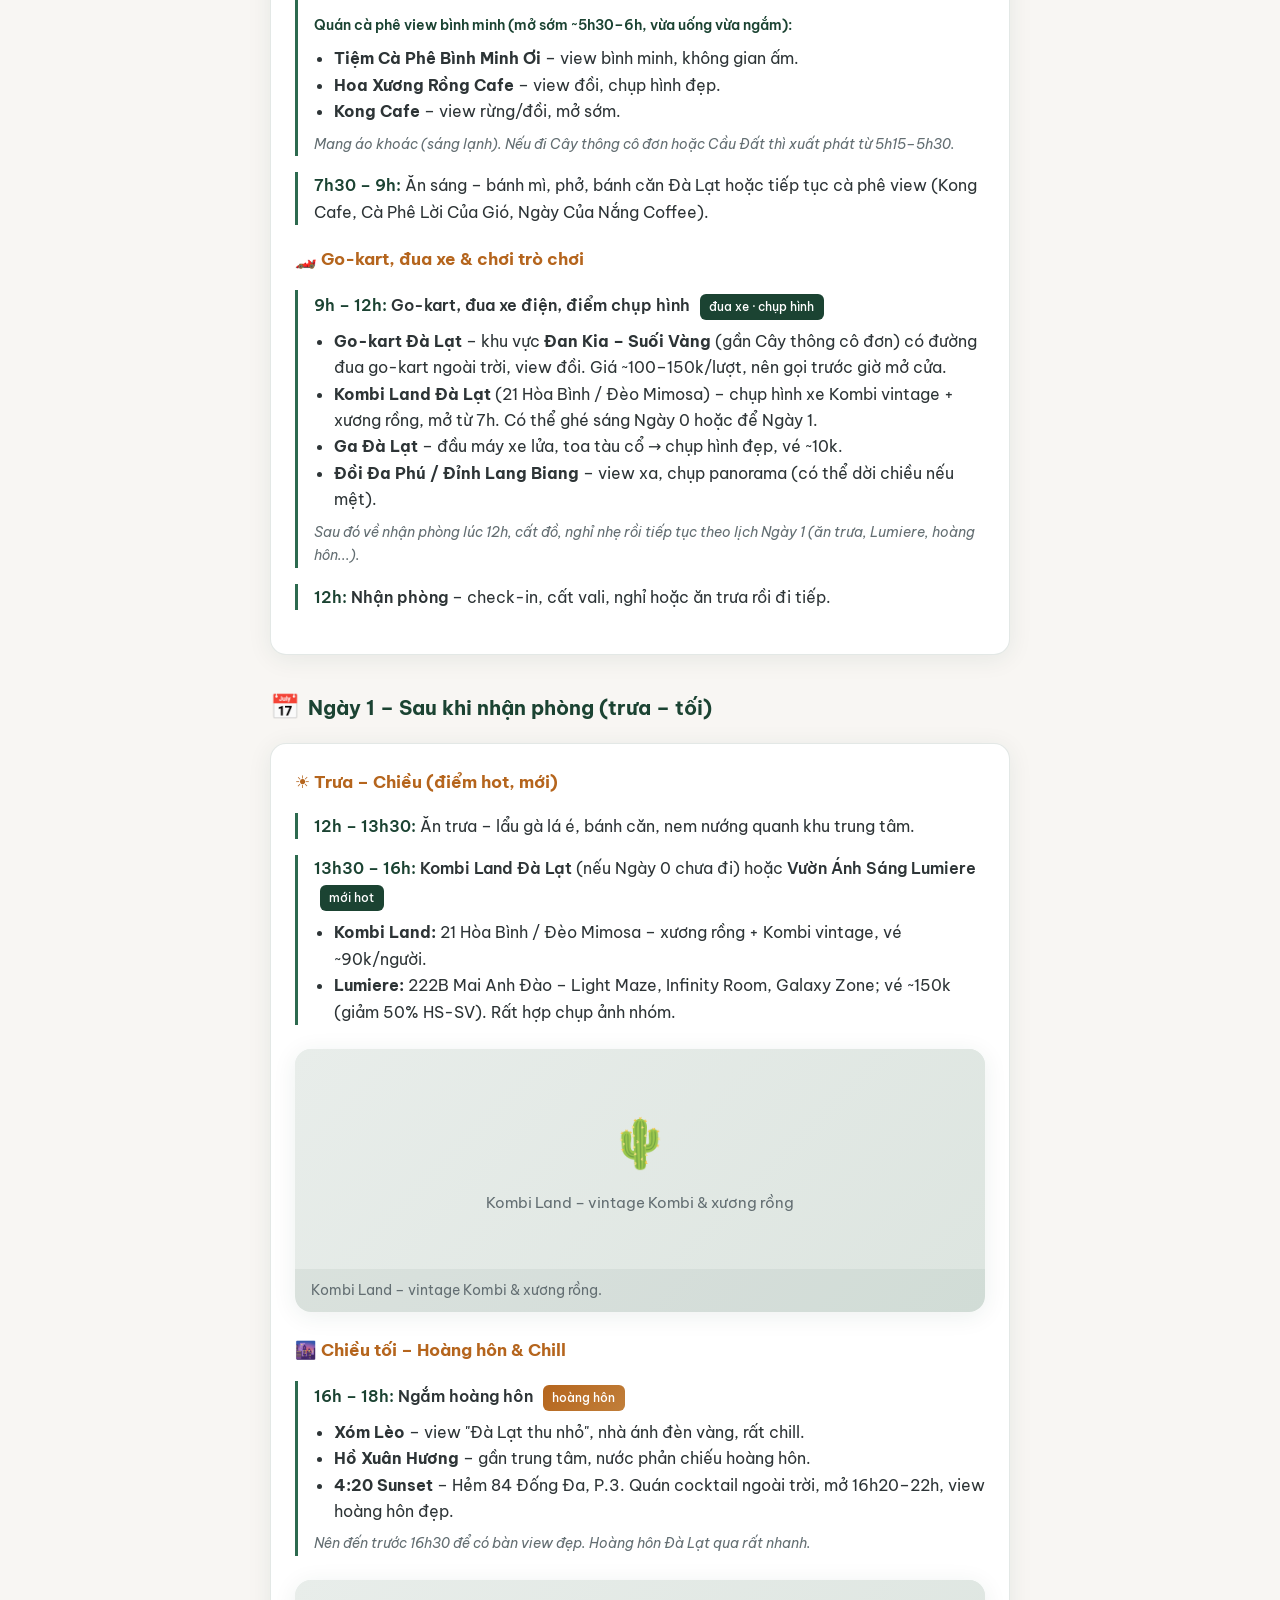
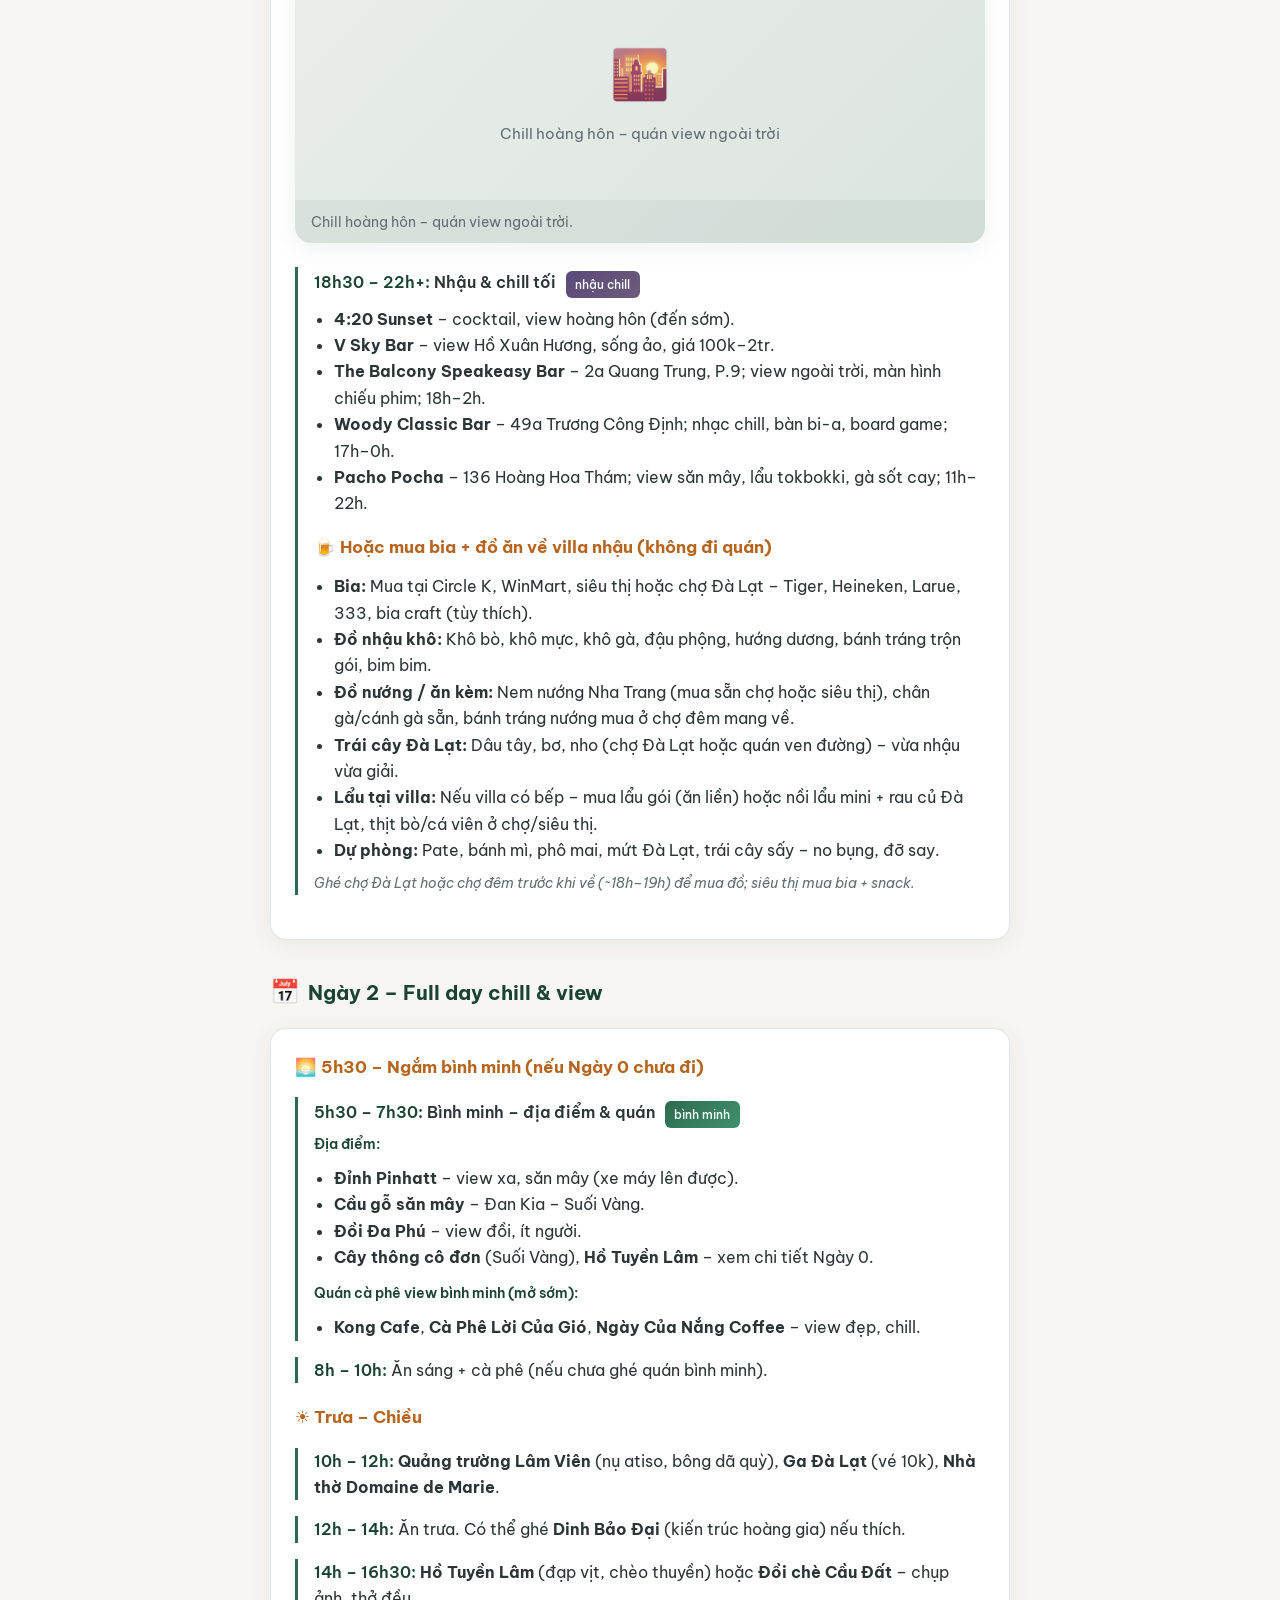
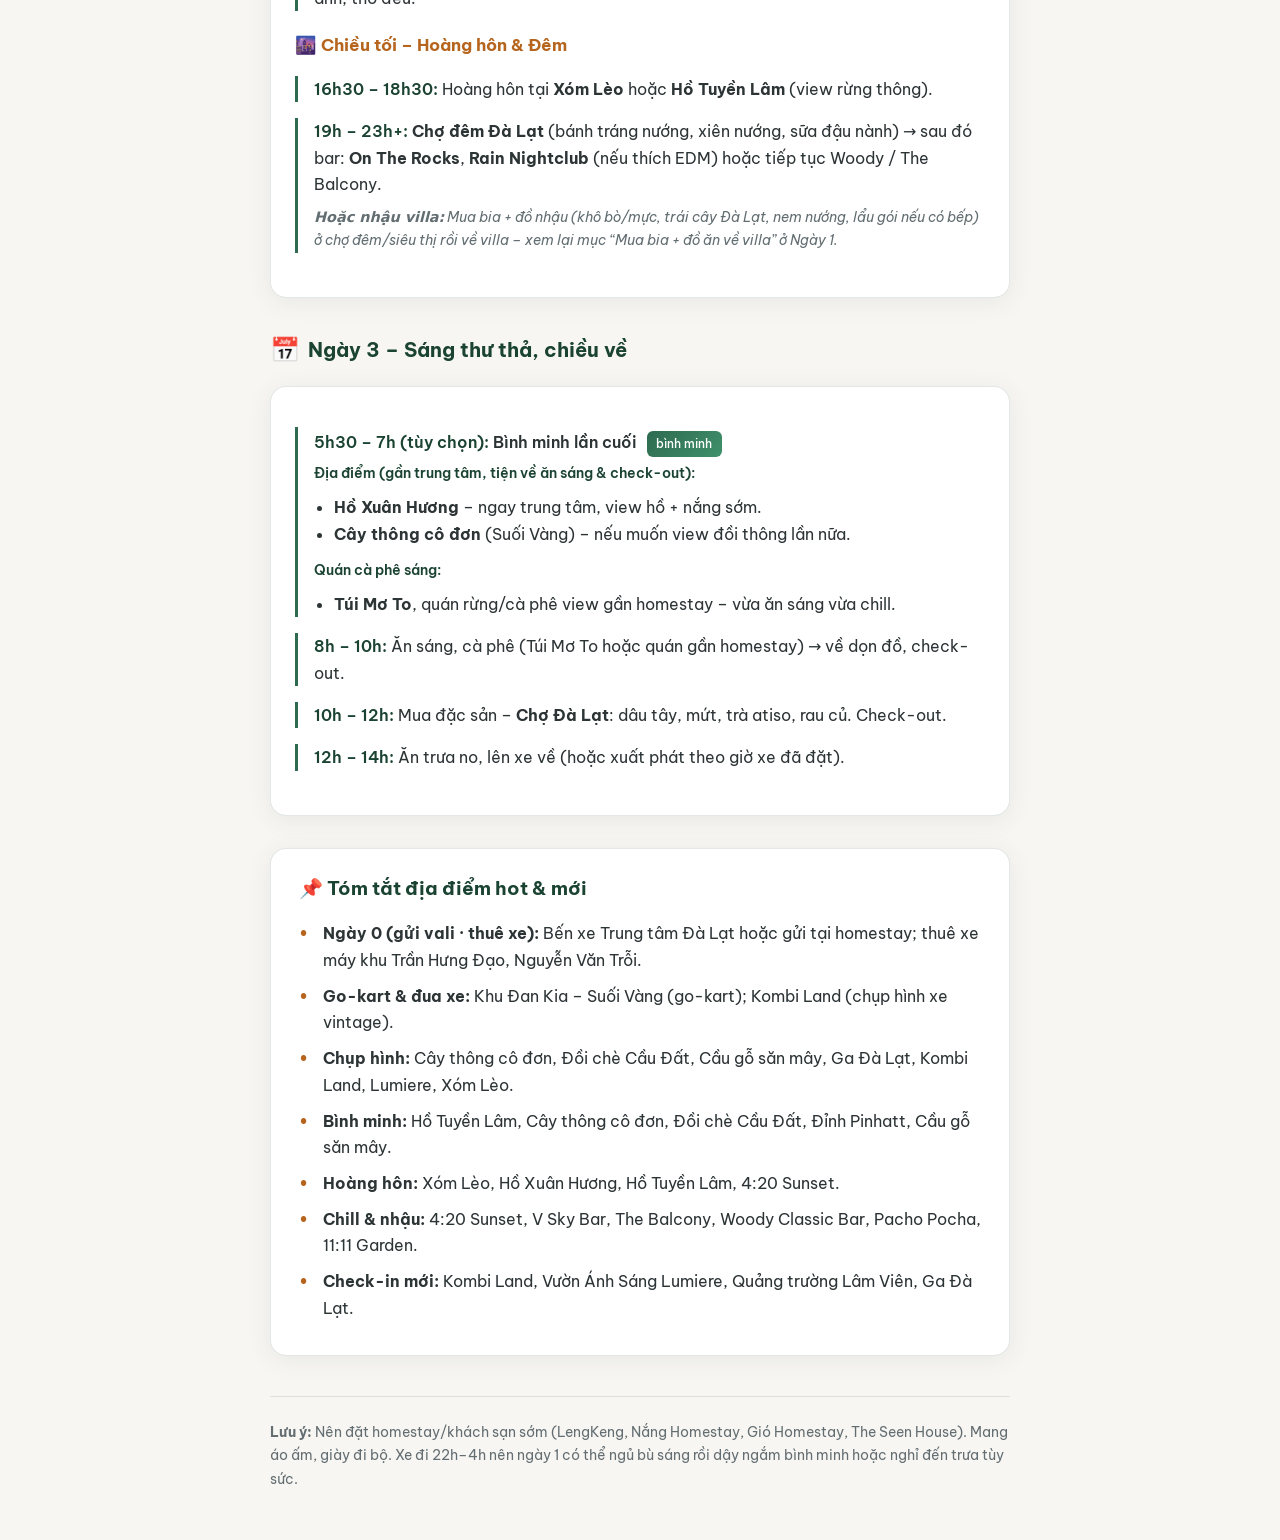
==== commit 7278e3b8: "[update]" ====
--- a/index.html
+++ b/index.html
@@ -34,52 +34,92 @@
         <div class="img-caption">Bình minh Đà Lạt – view đồi thông, sương mai.</div>
       </div>
 
+      <section class="day-block day-zero">
+        <h2 class="day-block-title"><span class="day-block-icon">🚌</span> Ngày 0 – Xuất phát 22h → Đến ~4h sáng (12h mới nhận phòng)</h2>
+        <div class="day-card">
+          <div class="day-title">🌙 Đi đường & đến Đà Lạt</div>
+          <div class="slot">
+            <span class="time">22h:</span> Xuất phát (xe khách/xe riêng). Đến Đà Lạt khoảng <strong>4h–4h30 sáng</strong>. Nhận phòng homestay/khách sạn lúc <strong>12h trưa</strong> → cần gửi vali và có xe để chơi buổi sáng.
+          </div>
+          <div class="day-title">🧳 Gửi vali (4h–12h)</div>
+          <div class="slot">
+            <span class="time">~4h30 – 5h30:</span> <span class="place">Gửi hành lý</span>
+            <span class="tag">gửi đồ</span>
+            <ul>
+              <li><strong>Bến xe Trung tâm Đà Lạt</strong> (đường Tô Hiến Thành) – gửi đồ theo giờ, ~10–20k/vali/giờ hoặc theo gói nửa ngày.</li>
+              <li><strong>Homestay/khách sạn</strong> – nhiều chỗ cho gửi vali trước giờ check-in (12h), không tính phí. Gọi trước để xác nhận.</li>
+              <li><strong>Luggage storage</strong> – tìm "gửi đồ Đà Lạt" gần chợ hoặc bến xe; một số quán cà phê gần bến nhận gửi nếu ghé ăn sáng.</li>
+            </ul>
+          </div>
+          <div class="day-title">🏍️ Thuê xe máy (đi lại, chơi cả ngày)</div>
+          <div class="slot">
+            <span class="time">5h30 – 6h30:</span> <span class="place">Thuê xe máy</span>
+            <span class="tag">thuê xe</span>
+            <ul>
+              <li><strong>Khu vực trung tâm:</strong> đường <strong>Trần Hưng Đạo</strong>, <strong>Nguyễn Văn Trỗi</strong>, <strong>Phan Chu Trinh</strong> – nhiều tiệm thuê xe, ~120–180k/ngày (tay ga). Một số mở từ 5h30–6h hoặc 24/24.</li>
+              <li>Gần <strong>chợ Đà Lạt</strong>, <strong>bến xe</strong> cũng có điểm thuê; nên đặt trước qua fanpage/telegram nếu đi sớm.</li>
+              <li>Nhớ giữ CMND, chụp biển xe + máy trước khi nhận.</li>
+            </ul>
+          </div>
+          <div class="day-title">🌅 5h30 – Ngắm bình minh (địa điểm + quán view)</div>
+          <div class="slot">
+            <span class="time">5h30 – 7h30:</span> <span class="place">Ngắm bình minh + chụp hình</span>
+            <span class="tag sunrise">bình minh</span>
+            <p class="slot-sub">Địa điểm ngắm bình minh (chọn 1–2 chỗ, nên đến trước 5h45–6h):</p>
+            <ul>
+              <li><strong>Cây thông cô đơn</strong> – Suối Vàng, Đan Kia (cách trung tâm ~15km). View đồi thông, săn mây, chụp ảnh đẹp.</li>
+              <li><strong>Đồi chè Cầu Đất</strong> – Cầu Đất (~20km). Bình minh trên đồi chè xanh, sống ảo.</li>
+              <li><strong>Cầu gỗ săn mây</strong> – Đan Kia – Suối Vàng. View mây sớm mai, gần Cây thông cô đơn.</li>
+              <li><strong>Hồ Tuyền Lâm</strong> – P.3 (~6km). Tia nắng xuyên sương, rừng thông.</li>
+            </ul>
+            <p class="slot-sub">Quán cà phê view bình minh (mở sớm ~5h30–6h, vừa uống vừa ngắm):</p>
+            <ul>
+              <li><strong>Tiệm Cà Phê Bình Minh Ơi</strong> – view bình minh, không gian ấm.</li>
+              <li><strong>Hoa Xương Rồng Cafe</strong> – view đồi, chụp hình đẹp.</li>
+              <li><strong>Kong Cafe</strong> – view rừng/đồi, mở sớm.</li>
+            </ul>
+            <div class="note">Mang áo khoác (sáng lạnh). Nếu đi Cây thông cô đơn hoặc Cầu Đất thì xuất phát từ 5h15–5h30.</div>
+          </div>
+          <div class="slot">
+            <span class="time">7h30 – 9h:</span> Ăn sáng – bánh mì, phở, bánh căn Đà Lạt hoặc tiếp tục cà phê view (Kong Cafe, Cà Phê Lời Của Gió, Ngày Của Nắng Coffee).
+          </div>
+          <div class="day-title">🏎️ Go-kart, đua xe & chơi trò chơi</div>
+          <div class="slot">
+            <span class="time">9h – 12h:</span> <span class="place">Go-kart, đua xe điện, điểm chụp hình</span>
+            <span class="tag">đua xe · chụp hình</span>
+            <ul>
+              <li><strong>Go-kart Đà Lạt</strong> – khu vực <strong>Đan Kia – Suối Vàng</strong> (gần Cây thông cô đơn) có đường đua go-kart ngoài trời, view đồi. Giá ~100–150k/lượt, nên gọi trước giờ mở cửa.</li>
+              <li><strong>Kombi Land Đà Lạt</strong> (21 Hòa Bình / Đèo Mimosa) – chụp hình xe Kombi vintage + xương rồng, mở từ 7h. Có thể ghé sáng Ngày 0 hoặc để Ngày 1.</li>
+              <li><strong>Ga Đà Lạt</strong> – đầu máy xe lửa, toa tàu cổ → chụp hình đẹp, vé ~10k.</li>
+              <li><strong>Đồi Đa Phú / Đỉnh Lang Biang</strong> – view xa, chụp panorama (có thể dời chiều nếu mệt).</li>
+            </ul>
+            <div class="note">Sau đó về nhận phòng lúc 12h, cất đồ, nghỉ nhẹ rồi tiếp tục theo lịch Ngày 1 (ăn trưa, Lumiere, hoàng hôn...).</div>
+          </div>
+          <div class="slot">
+            <span class="time">12h:</span> <span class="place">Nhận phòng</span> – check-in, cất vali, nghỉ hoặc ăn trưa rồi đi tiếp.
+          </div>
+        </div>
+      </section>
+
       <section class="day-block">
-        <h2 class="day-block-title"><span class="day-block-icon">📅</span> Ngày 1 – Đến Đà Lạt ~4h sáng</h2>
-        <div class="day-card">
-          <div class="day-title">🌅 Sáng (sau khi xuống xe)</div>
-          <div class="slot">
-            <span class="time">~4h30 – 6h:</span> Check-in homestay hoặc gửi đồ, nghỉ nhẹ, tắm rửa.
-          </div>
-          <div class="slot">
-            <span class="time">5h30 – 7h:</span> <span class="place">Ngắm bình minh</span>
-            <span class="tag sunrise">bình minh</span>
-            <ul>
-              <li><strong>Hồ Tuyền Lâm</strong> – view rừng thông, tia nắng xuyên sương.</li>
-              <li><strong>Cây thông cô đơn (suối Vàng)</strong> – view rất chill, chụp ảnh đẹp.</li>
-              <li>Hoặc <strong>Đồi chè Cầu Đất</strong> – bình minh trên đồi chè xanh.</li>
-            </ul>
-            <div class="note">Nên đến trước 5h45 để có chỗ đẹp. Mang áo khoác (sáng lạnh).</div>
-          </div>
-          <div class="slot">
-            <span class="time">7h30 – 9h:</span> Ăn sáng – bánh mì, phở, bánh căn Đà Lạt hoặc cà phê view (Tiệm Cà Phê Bình Minh Ơi, Hoa Xương Rồng Cafe).
-          </div>
+        <h2 class="day-block-title"><span class="day-block-icon">📅</span> Ngày 1 – Sau khi nhận phòng (trưa – tối)</h2>
+        <div class="day-card">
           <div class="day-title">☀️ Trưa – Chiều (điểm hot, mới)</div>
           <div class="slot">
-            <span class="time">9h – 12h:</span> <span class="place">Kombi Land Đà Lạt</span>
+            <span class="time">12h – 13h30:</span> Ăn trưa – lẩu gà lá é, bánh căn, nem nướng quanh khu trung tâm.
+          </div>
+          <div class="slot">
+            <span class="time">13h30 – 16h:</span> <span class="place">Kombi Land Đà Lạt</span> (nếu Ngày 0 chưa đi) hoặc <span class="place">Vườn Ánh Sáng Lumiere</span>
             <span class="tag">mới hot</span>
             <ul>
-              <li>Địa chỉ: 21 Hòa Bình, P.2 (hoặc Đèo Mimosa, P.3).</li>
-              <li>Vương quốc xương rồng + xe Kombi vintage, check-in cực chất.</li>
-              <li>Vé: ~90.000đ/người (kèm 1 chai nước). Mở 7h–18h.</li>
+              <li><strong>Kombi Land:</strong> 21 Hòa Bình / Đèo Mimosa – xương rồng + Kombi vintage, vé ~90k/người.</li>
+              <li><strong>Lumiere:</strong> 222B Mai Anh Đào – Light Maze, Infinity Room, Galaxy Zone; vé ~150k (giảm 50% HS-SV). Rất hợp chụp ảnh nhóm.</li>
             </ul>
           </div>
           <div class="img-wrap">
             <img src="assets/dalat_kombi_cactus.png" alt="Kombi Land – xe Kombi và xương rồng" width="800" height="450" loading="lazy" onerror="this.style.display='none'; this.nextElementSibling?.classList.add('show')">
             <div class="img-placeholder" aria-hidden="true"><span class="img-placeholder-icon">🌵</span><span>Kombi Land – vintage Kombi & xương rồng</span></div>
             <div class="img-caption">Kombi Land – vintage Kombi & xương rồng.</div>
-          </div>
-          <div class="slot">
-            <span class="time">12h – 13h30:</span> Ăn trưa – lẩu gà lá é, bánh căn, nem nướng quanh khu trung tâm.
-          </div>
-          <div class="slot">
-            <span class="time">14h – 16h:</span> <span class="place">Vườn Ánh Sáng Lumiere</span>
-            <span class="tag">mới hot</span>
-            <ul>
-              <li>222B Mai Anh Đào, P.8, cách trung tâm ~6km.</li>
-              <li>Triển lãm nghệ thuật ánh sáng: Light Maze, Infinity Room, Galaxy Zone, Japan Valley...</li>
-              <li>Vé: ~150.000đ/người (giảm 50% cho HS-SV). Rất hợp chụp ảnh nhóm.</li>
-            </ul>
           </div>
           <div class="day-title">🌆 Chiều tối – Hoàng hôn & Chill</div>
           <div class="slot">
@@ -107,6 +147,16 @@
               <li><strong>Woody Classic Bar</strong> – 49a Trương Công Định; nhạc chill, bàn bi-a, board game; 17h–0h.</li>
               <li><strong>Pacho Pocha</strong> – 136 Hoàng Hoa Thám; view săn mây, lẩu tokbokki, gà sốt cay; 11h–22h.</li>
             </ul>
+            <div class="day-title" style="margin-top: 1rem;">🍺 Hoặc mua bia + đồ ăn về villa nhậu (không đi quán)</div>
+            <ul>
+              <li><strong>Bia:</strong> Mua tại Circle K, WinMart, siêu thị hoặc chợ Đà Lạt – Tiger, Heineken, Larue, 333, bia craft (tùy thích).</li>
+              <li><strong>Đồ nhậu khô:</strong> Khô bò, khô mực, khô gà, đậu phộng, hướng dương, bánh tráng trộn gói, bim bim.</li>
+              <li><strong>Đồ nướng / ăn kèm:</strong> Nem nướng Nha Trang (mua sẵn chợ hoặc siêu thị), chân gà/cánh gà sẵn, bánh tráng nướng mua ở chợ đêm mang về.</li>
+              <li><strong>Trái cây Đà Lạt:</strong> Dâu tây, bơ, nho (chợ Đà Lạt hoặc quán ven đường) – vừa nhậu vừa giải.</li>
+              <li><strong>Lẩu tại villa:</strong> Nếu villa có bếp – mua lẩu gói (ăn liền) hoặc nồi lẩu mini + rau củ Đà Lạt, thịt bò/cá viên ở chợ/siêu thị.</li>
+              <li><strong>Dự phòng:</strong> Pate, bánh mì, phô mai, mứt Đà Lạt, trái cây sấy – no bụng, đỡ say.</li>
+            </ul>
+            <div class="note">Ghé chợ Đà Lạt hoặc chợ đêm trước khi về (~18h–19h) để mua đồ; siêu thị mua bia + snack.</div>
           </div>
         </div>
       </section>
@@ -114,12 +164,24 @@
       <section class="day-block">
         <h2 class="day-block-title"><span class="day-block-icon">📅</span> Ngày 2 – Full day chill & view</h2>
         <div class="day-card">
-          <div class="day-title">🌅 Sáng</div>
-          <div class="slot">
-            <span class="time">5h30 – 7h:</span> Bình minh lại (nếu hôm trước chưa đi) – <strong>Đỉnh Pinhatt</strong>, <strong>Cầu gỗ săn mây</strong>, hoặc <strong>Đồi Đa Phú</strong>.
-          </div>
-          <div class="slot">
-            <span class="time">8h – 10h:</span> Ăn sáng + cà phê view (Kong Cafe, Cà Phê Lời Của Gió, Ngày Của Nắng Coffee).
+          <div class="day-title">🌅 5h30 – Ngắm bình minh (nếu Ngày 0 chưa đi)</div>
+          <div class="slot">
+            <span class="time">5h30 – 7h30:</span> <span class="place">Bình minh – địa điểm & quán</span>
+            <span class="tag sunrise">bình minh</span>
+            <p class="slot-sub">Địa điểm:</p>
+            <ul>
+              <li><strong>Đỉnh Pinhatt</strong> – view xa, săn mây (xe máy lên được).</li>
+              <li><strong>Cầu gỗ săn mây</strong> – Đan Kia – Suối Vàng.</li>
+              <li><strong>Đồi Đa Phú</strong> – view đồi, ít người.</li>
+              <li><strong>Cây thông cô đơn</strong> (Suối Vàng), <strong>Hồ Tuyền Lâm</strong> – xem chi tiết Ngày 0.</li>
+            </ul>
+            <p class="slot-sub">Quán cà phê view bình minh (mở sớm):</p>
+            <ul>
+              <li><strong>Kong Cafe</strong>, <strong>Cà Phê Lời Của Gió</strong>, <strong>Ngày Của Nắng Coffee</strong> – view đẹp, chill.</li>
+            </ul>
+          </div>
+          <div class="slot">
+            <span class="time">8h – 10h:</span> Ăn sáng + cà phê (nếu chưa ghé quán bình minh).
           </div>
           <div class="day-title">☀️ Trưa – Chiều</div>
           <div class="slot">
@@ -137,6 +199,7 @@
           </div>
           <div class="slot">
             <span class="time">19h – 23h+:</span> <strong>Chợ đêm Đà Lạt</strong> (bánh tráng nướng, xiên nướng, sữa đậu nành) → sau đó bar: <strong>On The Rocks</strong>, <strong>Rain Nightclub</strong> (nếu thích EDM) hoặc tiếp tục Woody / The Balcony.
+            <div class="note" style="margin-top: 0.5rem;"><strong>Hoặc nhậu villa:</strong> Mua bia + đồ nhậu (khô bò/mực, trái cây Đà Lạt, nem nướng, lẩu gói nếu có bếp) ở chợ đêm/siêu thị rồi về villa – xem lại mục “Mua bia + đồ ăn về villa” ở Ngày 1.</div>
           </div>
         </div>
       </section>
@@ -145,10 +208,20 @@
         <h2 class="day-block-title"><span class="day-block-icon">📅</span> Ngày 3 – Sáng thư thả, chiều về</h2>
         <div class="day-card">
           <div class="slot">
-            <span class="time">5h30 – 7h (tùy chọn):</span> Bình minh lần cuối – <strong>Cây thông cô đơn</strong> hoặc <strong>Hồ Xuân Hương</strong>.
-          </div>
-          <div class="slot">
-            <span class="time">8h – 10h:</span> Ăn sáng, cà phê view (Túi Mơ To hoặc quán rừng gần homestay).
+            <span class="time">5h30 – 7h (tùy chọn):</span> <span class="place">Bình minh lần cuối</span>
+            <span class="tag sunrise">bình minh</span>
+            <p class="slot-sub">Địa điểm (gần trung tâm, tiện về ăn sáng & check-out):</p>
+            <ul>
+              <li><strong>Hồ Xuân Hương</strong> – ngay trung tâm, view hồ + nắng sớm.</li>
+              <li><strong>Cây thông cô đơn</strong> (Suối Vàng) – nếu muốn view đồi thông lần nữa.</li>
+            </ul>
+            <p class="slot-sub">Quán cà phê sáng:</p>
+            <ul>
+              <li><strong>Túi Mơ To</strong>, quán rừng/cà phê view gần homestay – vừa ăn sáng vừa chill.</li>
+            </ul>
+          </div>
+          <div class="slot">
+            <span class="time">8h – 10h:</span> Ăn sáng, cà phê (Túi Mơ To hoặc quán gần homestay) → về dọn đồ, check-out.
           </div>
           <div class="slot">
             <span class="time">10h – 12h:</span> Mua đặc sản – <strong>Chợ Đà Lạt</strong>: dâu tây, mứt, trà atiso, rau củ. Check-out.
@@ -162,6 +235,9 @@
       <section class="summary-card">
         <h2 class="summary-title">📌 Tóm tắt địa điểm hot & mới</h2>
         <ul class="summary-list">
+          <li><strong>Ngày 0 (gửi vali · thuê xe):</strong> Bến xe Trung tâm Đà Lạt hoặc gửi tại homestay; thuê xe máy khu Trần Hưng Đạo, Nguyễn Văn Trỗi.</li>
+          <li><strong>Go-kart & đua xe:</strong> Khu Đan Kia – Suối Vàng (go-kart); Kombi Land (chụp hình xe vintage).</li>
+          <li><strong>Chụp hình:</strong> Cây thông cô đơn, Đồi chè Cầu Đất, Cầu gỗ săn mây, Ga Đà Lạt, Kombi Land, Lumiere, Xóm Lèo.</li>
           <li><strong>Bình minh:</strong> Hồ Tuyền Lâm, Cây thông cô đơn, Đồi chè Cầu Đất, Đỉnh Pinhatt, Cầu gỗ săn mây.</li>
           <li><strong>Hoàng hôn:</strong> Xóm Lèo, Hồ Xuân Hương, Hồ Tuyền Lâm, 4:20 Sunset.</li>
           <li><strong>Chill & nhậu:</strong> 4:20 Sunset, V Sky Bar, The Balcony, Woody Classic Bar, Pacho Pocha, 11:11 Garden.</li>
--- a/assets/css/style.css
+++ b/assets/css/style.css
@@ -234,6 +234,17 @@
   color: var(--text);
 }
 
+.slot-sub {
+  font-size: 0.9rem;
+  font-weight: 600;
+  color: var(--primary);
+  margin: 0.75rem 0 0.25rem;
+}
+
+.slot-sub:first-of-type {
+  margin-top: 0.35rem;
+}
+
 .note {
   font-size: 0.9rem;
   color: var(--text-muted);
